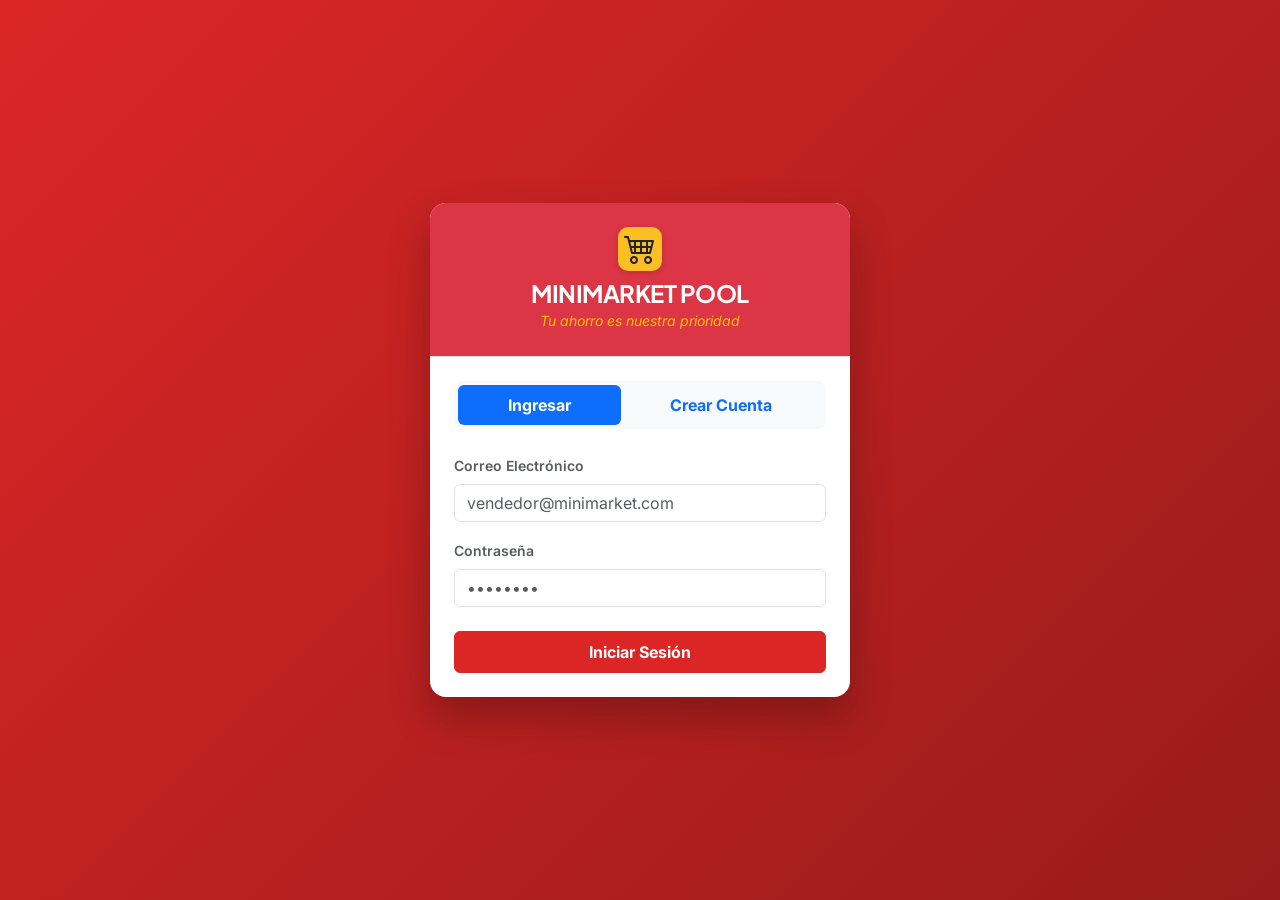
==== src/main/resources/static/index.html @ 00c74e88 "feat: backend completo Minimarket Pool en Maven (compras, ventas, arqueo caja, inventario FEFO y Sup" ====
<!DOCTYPE html>
<html lang="es">
<head>
    <meta charset="UTF-8">
    <meta name="viewport" content="width=device-width, initial-scale=1.0">
    <title>Minimarket Pool — Sistema de Gestión y Comercialización</title>
    <!-- Google Fonts & Bootstrap Icons -->
    <link rel="stylesheet" href="https://cdn.jsdelivr.net/npm/bootstrap-icons@1.11.3/font/bootstrap-icons.min.css">
    <!-- Bootstrap 5.3 CSS Grid & Modals -->
    <link href="https://cdn.jsdelivr.net/npm/bootstrap@5.3.3/dist/css/bootstrap.min.css" rel="stylesheet">
    <!-- Estilos Oficiales Minimarket Pool -->
    <link rel="stylesheet" href="css/styles.css">
</head>
<body>

    <!-- CONTENEDOR DE TOASTS FLOTANTES -->
    <div class="toast-container-sm" id="toastContainer"></div>

    <!-- ========================================================================= -->
    <!-- 1. VISTA DE AUTENTICACIÓN (LOGIN / REGISTRO)                               -->
    <!-- ========================================================================= -->
    <div class="login-bg-sm" id="vistaAuth">
        <div class="login-card-sm">
            <div class="p-4 text-center border-bottom bg-danger text-white">
                <div class="d-inline-flex align-items-center justify-content-center mb-2 logo-box-amarillo">
                    <i class="bi bi-cart4 fs-2 text-dark"></i>
                </div>
                <h4 class="fw-bold mb-0">MINIMARKET POOL</h4>
                <small class="text-warning fst-italic">Tu ahorro es nuestra prioridad</small>
            </div>

            <div class="p-4">
                <ul class="nav nav-pills nav-fill mb-4 p-1 bg-light rounded-3">
                    <li class="nav-item">
                        <button class="nav-link active fw-bold py-2" id="tab-login" data-bs-toggle="pill" data-bs-target="#panel-login" type="button">Ingresar</button>
                    </li>
                    <li class="nav-item">
                        <button class="nav-link fw-bold py-2" id="tab-registro" data-bs-toggle="pill" data-bs-target="#panel-registro" type="button">Crear Cuenta</button>
                    </li>
                </ul>

                <div class="tab-content">
                    <!-- Login Form -->
                    <div class="tab-pane fade show active" id="panel-login">
                        <form onsubmit="ejecutarLogin(event)">
                            <div class="mb-3">
                                <label class="form-label small fw-semibold text-muted">Correo Electrónico</label>
                                <input type="email" class="form-control" id="loginEmail" placeholder="vendedor@minimarket.com" required>
                            </div>
                            <div class="mb-4">
                                <label class="form-label small fw-semibold text-muted">Contraseña</label>
                                <input type="password" class="form-control" id="loginPassword" placeholder="••••••••" required>
                            </div>
                            <button type="submit" class="btn btn-danger w-100 py-2 fs-6 fw-bold" id="btnLoginSubmit" style="background: var(--pool-rojo); border-color: var(--pool-rojo);">
                                Iniciar Sesión
                            </button>
                        </form>
                    </div>

                    <!-- Registro Form -->
                    <div class="tab-pane fade" id="panel-registro">
                        <form onsubmit="ejecutarRegistro(event)">
                            <div class="mb-3">
                                <label class="form-label small fw-semibold text-muted">Nombre Completo</label>
                                <input type="text" class="form-control" id="regNombre" placeholder="Ej: Carlos Gómez" required>
                            </div>
                            <div class="mb-3">
                                <label class="form-label small fw-semibold text-muted">Correo Electrónico</label>
                                <input type="email" class="form-control" id="regEmail" placeholder="correo@minimarket.com" required>
                            </div>
                            <div class="mb-3">
                                <label class="form-label small fw-semibold text-muted">Contraseña</label>
                                <input type="password" class="form-control" id="regPassword" placeholder="Mínimo 6 caracteres" required>
                            </div>
                            <div class="mb-4">
                                <label class="form-label small fw-semibold text-muted">Rol en el Sistema</label>
                                <select class="form-select" id="regRol" required>
                                    <option value="VENDEDOR">Vendedor (Caja y POS)</option>
                                    <option value="ADMIN">Administrador (Control Total)</option>
                                </select>
                            </div>
                            <button type="submit" class="btn btn-danger w-100 py-2 fs-6 fw-bold" style="background: var(--pool-rojo); border-color: var(--pool-rojo);">
                                Registrar Usuario
                            </button>
                        </form>
                    </div>
                </div>
            </div>
        </div>
    </div>

    <!-- ========================================================================= -->
    <!-- 2. ARMAZÓN PRINCIPAL (SIDEBAR + TOPBAR + CONTENIDO - MINIMARKET POOL)     -->
    <!-- ========================================================================= -->
    <div class="armazon-sm d-none" id="vistaArmazon">

        <!-- BARRA LATERAL (SIDEBAR) -->
        <aside class="sidebar-sm">
            <!-- Brand Oficial Minimarket Pool -->
            <div class="sidebar-marca-pool">
                <div class="logo-box-amarillo">
                    <i class="bi bi-cart4 fs-3 text-dark"></i>
                </div>
                <div class="marca-pool-textos">
                    <span class="marca-pool-titulo">MINIMARKET POOL</span>
                    <span class="marca-pool-slogan">Tu ahorro es nuestra prioridad</span>
                </div>
            </div>

            <!-- Perfil de Usuario -->
            <div class="sidebar-usuario">
                <div class="avatar-circulo" id="sidebarUserAvatar">A</div>
                <div class="usuario-info">
                    <span class="usuario-nombre" id="sidebarUserName">Usuario</span>
                    <span class="usuario-rol-chip" id="sidebarUserRole">👑 ADMIN</span>
                </div>
            </div>

            <!-- Menú de Navegación -->
            <nav class="sidebar-nav">
                <div class="nav-seccion-titulo">GENERAL</div>
                <button class="nav-item-btn activo" data-target-panel="tab-panel-kpis" onclick="irATab('tab-panel-kpis', 'cargarDashboard')">
                    <span class="nav-icono"><i class="bi bi-speedometer2"></i></span> Dashboard
                </button>
                <button class="nav-item-btn" data-target-panel="tab-panel-catalogo" onclick="irATab('tab-panel-catalogo', 'cargarCatalogo')">
                    <span class="nav-icono"><i class="bi bi-box-seam"></i></span> Inventario / Productos
                </button>
                <button class="nav-item-btn" data-target-panel="tab-panel-pos" onclick="irATab('tab-panel-pos', 'cargarPOS')">
                    <span class="nav-icono"><i class="bi bi-cart-check"></i></span> Ventas (POS)
                </button>
                <button class="nav-item-btn" data-target-panel="tab-panel-boletas" onclick="irATab('tab-panel-boletas', 'cargarHistorialBoletas')">
                    <span class="nav-icono"><i class="bi bi-receipt"></i></span> Boletas
                </button>
                <button class="nav-item-btn" data-target-panel="tab-panel-clientes" onclick="irATab('tab-panel-clientes', 'cargarClientes')">
                    <span class="nav-icono"><i class="bi bi-people-fill"></i></span> Clientes
                </button>

                <!-- Sección Administración (Solo Admin) -->
                <div class="nav-seccion-titulo solo-admin">ADMINISTRACIÓN</div>
                <button class="nav-item-btn solo-admin" data-target-panel="tab-panel-inventario" onclick="irATab('tab-panel-inventario', 'cargarInventario')">
                    <span class="nav-icono"><i class="bi bi-boxes"></i></span> Compras & Lotes
                </button>
                <button class="nav-item-btn solo-admin" data-target-panel="tab-panel-categorias" onclick="irATab('tab-panel-categorias', 'cargarCategorias')">
                    <span class="nav-icono"><i class="bi bi-tags"></i></span> Categorías
                </button>
                <button class="nav-item-btn solo-admin" data-target-panel="tab-panel-proveedores" onclick="irATab('tab-panel-proveedores', 'cargarProveedores')">
                    <span class="nav-icono"><i class="bi bi-truck"></i></span> Proveedores
                </button>
                <button class="nav-item-btn solo-admin" data-target-panel="tab-panel-usuarios" onclick="irATab('tab-panel-usuarios', 'cargarUsuariosAdmin')">
                    <span class="nav-icono"><i class="bi bi-people"></i></span> Usuarios / Personal
                </button>
                <button class="nav-item-btn solo-admin" data-target-panel="tab-panel-reportes" onclick="irATab('tab-panel-reportes', 'cargarReportes')">
                    <span class="nav-icono"><i class="bi bi-bar-chart-line"></i></span> Reportes & Decisiones
                </button>
            </nav>

            <!-- Pie de Sidebar -->
            <div class="sidebar-pie">
                <button class="btn-cerrar-sesion-sm" onclick="cerrarSesion()">
                    <i class="bi bi-box-arrow-left"></i> Cerrar Sesión
                </button>
                <div class="estado-conexion">
                    <span class="punto-verde"></span> Conectado a Spring Boot
                </div>
            </div>
        </aside>

        <!-- ENVOLTURA PRINCIPAL -->
        <div class="main-wrapper-sm">
            
            <!-- TOPBAR HEADER -->
            <header class="topbar-sm">
                <div class="topbar-header-row">
                    <h1 class="topbar-titulo" id="topbarTitulo">Dashboard</h1>
                    <span class="badge-rol-admin" id="headerRoleBadge">👑 Admin</span>
                </div>
                <p class="topbar-subtitulo mb-0" id="topbarSubtitulo">Resumen general del sistema</p>
            </header>

            <!-- CONTENIDO DE LAS VISTAS -->
            <main class="contenido-pagina-sm">

                <!-- 1. DASHBOARD PRINCIPAL (HOME) -->
                <div class="panel-modulo-sm" id="tab-panel-kpis">
                    
                    <!-- Saludo de bienvenida -->
                    <div class="saludo-header">
                        <div class="saludo-titulo" id="saludoUsuario">Bienvenido, Kennt 👏</div>
                        <div class="saludo-fecha" id="dashFechaActual">martes, 1 de setiembre de 2026</div>
                    </div>

                    <!-- 6 TARJETAS DE KPIS EN FILA -->
                    <div class="grid-kpis-sm">
                        <!-- 1. Ingresos Hoy -->
                        <div class="card-kpi-sm">
                            <div class="kpi-icono-box" style="color: #f59e0b;">💰</div>
                            <div class="kpi-detalle">
                                <span class="kpi-label">INGRESOS HOY</span>
                                <span class="kpi-num" id="kpiIngresosHoy">S/ 0.00</span>
                            </div>
                        </div>
                        <!-- 2. Ventas Hoy -->
                        <div class="card-kpi-sm">
                            <div class="kpi-icono-box" style="color: #6366f1;">📄</div>
                            <div class="kpi-detalle">
                                <span class="kpi-label">VENTAS HOY</span>
                                <span class="kpi-num" id="kpiVentasHoy">0</span>
                            </div>
                        </div>
                        <!-- 3. Total Productos -->
                        <div class="card-kpi-sm">
                            <div class="kpi-icono-box" style="color: #8b5cf6;">📦</div>
                            <div class="kpi-detalle">
                                <span class="kpi-label">TOTAL PRODUCTOS</span>
                                <span class="kpi-num" id="kpiTotalProductos">0</span>
                            </div>
                        </div>
                        <!-- 4. Alertas Stock -->
                        <div class="card-kpi-sm">
                            <div class="kpi-icono-box" style="color: #ef4444;">⚠️</div>
                            <div class="kpi-detalle">
                                <span class="kpi-label">ALERTAS STOCK</span>
                                <span class="kpi-num text-danger" id="kpiAlertasStock">0</span>
                            </div>
                        </div>
                        <!-- 5. Ingresos Totales -->
                        <div class="card-kpi-sm">
                            <div class="kpi-icono-box" style="color: #10b981;">💵</div>
                            <div class="kpi-detalle">
                                <span class="kpi-label">INGRESOS TOTALES</span>
                                <span class="kpi-num text-success" id="kpiIngresosTotales">S/ 0.00</span>
                            </div>
                        </div>
                        <!-- 6. IGV Total -->
                        <div class="card-kpi-sm">
                            <div class="kpi-icono-box" style="color: #3b82f6;">🏛️</div>
                            <div class="kpi-detalle">
                                <span class="kpi-label">IGV TOTAL (18%)</span>
                                <span class="kpi-num text-primary" id="kpiIgvTotal">S/ 0.00</span>
                            </div>
                        </div>
                    </div>

                    <!-- SECCIÓN: ALERTAS DE STOCK Y ACCESOS RÁPIDOS -->
                    <div class="row g-4 mb-4">
                        <div class="col-lg-6">
                            <div class="box-blanco-sm h-100">
                                <div class="box-blanco-header">
                                    <span><i class="bi bi-exclamation-triangle-fill text-warning me-2"></i> Alertas de Stock & Caducidad</span>
                                </div>
                                <div class="box-blanco-body" id="widgetAlertasStockDash">
                                    <div class="d-flex align-items-center gap-2 text-success fw-semibold">
                                        <i class="bi bi-check-circle-fill fs-5"></i> Todo el stock está en orden
                                    </div>
                                </div>
                            </div>
                        </div>

                        <div class="col-lg-6">
                            <div class="box-blanco-sm h-100">
                                <div class="box-blanco-header">
                                    <span><i class="bi bi-lightning-charge-fill text-warning me-2"></i> Accesos Rápidos de Administración</span>
                                </div>
                                <div class="box-blanco-body">
                                    <div class="grid-accesos-rapidos">
                                        <button class="btn-acceso-rapido btn-acceso-dorado" onclick="irATab('tab-panel-pos', 'cargarPOS')">
                                            <span>❖</span> Nueva Venta
                                        </button>
                                        <button class="btn-acceso-rapido" onclick="irATab('tab-panel-catalogo', 'cargarCatalogo')">
                                            <span>📦</span> Inventario
                                        </button>
                                        <button class="btn-acceso-rapido btn-acceso-rojo solo-admin" onclick="irATab('tab-panel-inventario', 'cargarInventario')">
                                            <span>🛒</span> Ingreso de Lote
                                        </button>
                                        <button class="btn-acceso-rapido solo-admin" onclick="irATab('tab-panel-categorias', 'cargarCategorias')">
                                            <span>🏷</span> Categorías
                                        </button>
                                        <button class="btn-acceso-rapido solo-admin" onclick="irATab('tab-panel-proveedores', 'cargarProveedores')">
                                            <span>🚚</span> Proveedores
                                        </button>
                                        <button class="btn-acceso-rapido solo-admin" onclick="irATab('tab-panel-reportes', 'cargarReportes')">
                                            <span>📊</span> Reportes
                                        </button>
                                    </div>
                                </div>
                            </div>
                        </div>
                    </div>

                    <!-- TABLA: ÚLTIMAS VENTAS -->
                    <div class="box-blanco-sm">
                        <div class="box-blanco-header">
                            <span>Últimas Ventas</span>
                            <button class="btn btn-sm btn-outline-secondary py-0 px-2" style="font-size: 0.8rem;" onclick="irATab('tab-panel-boletas', 'cargarHistorialBoletas')">
                                Ver todas
                            </button>
                        </div>
                        <div class="table-responsive">
                            <table class="tabla-stockmaster" id="tablaUltimasVentasDash">
                                <thead>
                                    <tr>
                                        <th>Boleta</th>
                                        <th>Vendedor / Cliente</th>
                                        <th>Pago</th>
                                        <th>Subtotal</th>
                                        <th>IGV</th>
                                        <th>Total</th>
                                        <th>Estado</th>
                                        <th>Fecha</th>
                                    </tr>
                                </thead>
                                <tbody>
                                    <tr><td colspan="8" class="text-center text-muted py-4">Sin ventas registradas.</td></tr>
                                </tbody>
                            </table>
                        </div>
                    </div>
                </div>

                <!-- 2. PUNTO DE VENTA (POS) -->
                <div class="panel-modulo-sm d-none" id="tab-panel-pos">
                    <div class="row g-4">
                        <div class="col-lg-7">
                            <div class="box-blanco-sm p-3 mb-3">
                                <div class="row g-2 align-items-center">
                                    <div class="col-md-6">
                                        <div class="input-group">
                                            <span class="input-group-text bg-white"><i class="bi bi-search"></i></span>
                                            <input type="text" class="form-control" id="posBusqueda" placeholder="Buscar por nombre o SKU..." onkeyup="filtrarProductosPOS()">
                                        </div>
                                    </div>
                                    <div class="col-md-6">
                                        <select class="form-select" id="posFiltroCategoria" onchange="filtrarProductosPOS()">
                                            <option value="">Todas las Categorías</option>
                                        </select>
                                    </div>
                                </div>
                            </div>

                            <div class="row g-3" id="posGridProductos" style="max-height: 580px; overflow-y: auto;">
                                <!-- Grid de productos -->
                            </div>
                        </div>

                        <div class="col-lg-5">
                            <div class="box-blanco-sm sticky-top" style="top: 85px;">
                                <div class="box-blanco-header">
                                    <span><i class="bi bi-receipt text-danger me-2"></i> Carrito de Venta</span>
                                    <button class="btn btn-sm btn-outline-secondary py-1 px-2" onclick="vaciarCarrito()">
                                        <i class="bi bi-trash"></i> Vaciar
                                    </button>
                                </div>
                                <div class="p-3">
                                    <!-- Selección de Cliente para la Boleta / Venta -->
                                    <div class="p-2 mb-3 bg-light rounded-3 border">
                                        <div class="d-flex justify-content-between align-items-center mb-1">
                                            <label class="form-label small fw-bold text-muted mb-0"><i class="bi bi-person-fill text-danger me-1"></i>Cliente en Caja:</label>
                                            <button type="button" class="btn btn-link btn-sm p-0 text-decoration-none fw-semibold text-danger" onclick="abrirModalNuevoClienteDesdePOS()">
                                                <i class="bi bi-person-plus-fill me-1"></i>+ Nuevo
                                            </button>
                                        </div>
                                        <select class="form-select form-select-sm" id="posSelectCliente">
                                            <option value="">Público General (Sin documento)</option>
                                        </select>
                                    </div>

                                    <div class="table-responsive" style="max-height: 280px; overflow-y: auto;">
                                        <table class="table table-sm align-middle" id="tablaCarrito">
                                            <thead class="table-light">
                                                <tr>
                                                    <th>Producto</th>
                                                    <th class="text-center" style="width: 80px;">Cant.</th>
                                                    <th class="text-end">P.Unit</th>
                                                    <th class="text-end">Subtotal</th>
                                                    <th></th>
                                                </tr>
                                            </thead>
                                            <tbody>
                                                <tr><td colspan="5" class="text-center text-muted py-4">El carrito está vacío</td></tr>
                                            </tbody>
                                        </table>
                                    </div>

                                    <div class="border-top pt-3 mt-3">
                                        <div class="d-flex justify-content-between align-items-center mb-3">
                                            <span class="fs-5 fw-bold">TOTAL A PAGAR:</span>
                                            <span class="fs-3 fw-bold text-danger" id="posTotalVenta">S/ 0.00</span>
                                        </div>
                                        <button class="btn btn-danger w-100 py-3 fs-5 fw-bold" style="background: var(--pool-rojo); border-color: var(--pool-rojo);" onclick="procesarVenta()" id="btnProcesarVenta">
                                            <i class="bi bi-check2-circle me-2"></i> Procesar Venta
                                        </button>
                                    </div>
                                </div>
                            </div>
                        </div>
                    </div>
                </div>

                <!-- 3. HISTORIAL DE BOLETAS -->
                <div class="panel-modulo-sm d-none" id="tab-panel-boletas">
                    <div class="box-blanco-sm">
                        <div class="box-blanco-header">
                            <span><i class="bi bi-receipt-cutoff text-danger me-2"></i> Historial de Boletas Emitidas</span>
                            <div class="d-flex gap-2">
                                <input type="text" class="form-control form-control-sm" id="busquedaBoleta" placeholder="Buscar ID o Vendedor..." onkeyup="filtrarBoletas()" style="width: 220px;">
                                <button class="btn btn-sm btn-outline-secondary" onclick="cargarHistorialBoletas()">
                                    <i class="bi bi-arrow-clockwise"></i> Actualizar
                                </button>
                            </div>
                        </div>
                        <div class="p-3">
                            <div class="table-responsive">
                                <table class="tabla-stockmaster" id="tablaBoletas">
                                    <thead>
                                        <tr>
                                            <th>Boleta #</th>
                                            <th>Fecha y Hora</th>
                                            <th>Vendedor</th>
                                            <th class="text-center">Resumen de Productos</th>
                                            <th class="text-end">Total Pagado</th>
                                            <th class="text-center">Acciones</th>
                                        </tr>
                                    </thead>
                                    <tbody>
                                        <tr><td colspan="6" class="text-center text-muted py-4">Cargando boletas...</td></tr>
                                    </tbody>
                                </table>
                            </div>
                        </div>
                    </div>
                </div>

                <!-- 4. CATÁLOGO / INVENTARIO MAESTRO (PRODUCTOS) -->
                <div class="panel-modulo-sm d-none" id="tab-panel-catalogo">
                    <div class="box-blanco-sm">
                        <div class="box-blanco-header">
                            <span><i class="bi bi-box-seam text-danger me-2"></i> Catálogo Maestro de Productos</span>
                            <div class="d-flex gap-2">
                                <input type="text" class="form-control form-control-sm" id="busquedaProductoTabla" placeholder="Buscar por nombre o SKU..." onkeyup="filtrarTablaProductos()" style="width: 220px;">
                                <select class="form-select form-select-sm" id="filtroCategoriaTabla" onchange="filtrarTablaProductos()" style="width: 180px;">
                                    <option value="">Todas las Categorías</option>
                                </select>
                                <button class="btn btn-danger btn-sm solo-admin" style="background: var(--pool-rojo); border-color: var(--pool-rojo);" onclick="abrirModalProducto()">
                                    <i class="bi bi-plus-lg"></i> + Nuevo Producto
                                </button>
                            </div>
                        </div>
                        <div class="p-3">
                            <div class="table-responsive">
                                <table class="tabla-stockmaster" id="tablaProductos">
                                    <thead>
                                        <tr>
                                            <th>Foto</th>
                                            <th>SKU</th>
                                            <th>Nombre del Producto</th>
                                            <th>Categoría</th>
                                            <th>Proveedor</th>
                                            <th class="text-end">P. Unitario</th>
                                            <th class="text-center">Stock Actual</th>
                                            <th class="text-center solo-admin">Acciones</th>
                                        </tr>
                                    </thead>
                                    <tbody>
                                        <tr><td colspan="8" class="text-center py-4 text-muted">Cargando productos...</td></tr>
                                    </tbody>
                                </table>
                            </div>
                        </div>
                    </div>
                </div>

                <!-- 5. GESTIÓN DEDICADA DE CATEGORÍAS -->
                <div class="panel-modulo-sm d-none" id="tab-panel-categorias">
                    <div class="row g-4">
                        <!-- Formulario Crear Categoría -->
                        <div class="col-lg-4">
                            <div class="box-blanco-sm">
                                <div class="box-blanco-header">
                                    <span><i class="bi bi-plus-circle text-danger me-2"></i> Nueva Categoría</span>
                                </div>
                                <div class="p-4">
                                    <form onsubmit="crearCategoriaDirecto(event)">
                                        <div class="mb-3">
                                            <label class="form-label small fw-bold text-muted">Nombre de la Categoría</label>
                                            <input type="text" class="form-control" id="inputNombreCategoriaDirecto" placeholder="Ej: Abarrotes, Bebidas, Lácteos, Snacks, Limpieza..." required>
                                            <small class="text-muted d-block mt-1" style="font-size: 0.76rem;">* Se recomienda una sola palabra (ej: Abarrotes, Bebidas, Limpieza).</small>
                                        </div>
                                        <button type="submit" class="btn btn-danger w-100 fw-bold" style="background: var(--pool-rojo); border-color: var(--pool-rojo);">
                                            <i class="bi bi-plus-lg me-1"></i> Guardar Categoría
                                        </button>
                                    </form>
                                </div>
                            </div>
                        </div>

                        <!-- Tabla de Categorías Registradas -->
                        <div class="col-lg-8">
                            <div class="box-blanco-sm">
                                <div class="box-blanco-header">
                                    <span><i class="bi bi-tags text-danger me-2"></i> Listado de Categorías Registradas</span>
                                    <button class="btn btn-sm btn-outline-secondary" onclick="cargarCategorias()">
                                        <i class="bi bi-arrow-clockwise"></i> Actualizar
                                    </button>
                                </div>
                                <div class="p-3">
                                    <div class="table-responsive">
                                        <table class="tabla-stockmaster" id="tablaCategoriasAdmin">
                                            <thead>
                                                <tr>
                                                    <th>ID #</th>
                                                    <th>Nombre de Categoría</th>
                                                    <th class="text-center">Total Productos</th>
                                                    <th class="text-center">Acciones</th>
                                                </tr>
                                            </thead>
                                            <tbody>
                                                <tr><td colspan="4" class="text-center text-muted py-4">Cargando categorías...</td></tr>
                                            </tbody>
                                        </table>
                                    </div>
                                </div>
                            </div>
                        </div>
                    </div>
                </div>

                <!-- 6. GESTIÓN DEDICADA DE PROVEEDORES -->
                <div class="panel-modulo-sm d-none" id="tab-panel-proveedores">
                    <div class="row g-4">
                        <!-- Formulario Crear Proveedor -->
                        <div class="col-lg-4">
                            <div class="box-blanco-sm">
                                <div class="box-blanco-header">
                                    <span><i class="bi bi-plus-circle text-danger me-2"></i> Registrar Proveedor</span>
                                </div>
                                <div class="p-4">
                                    <form onsubmit="crearProveedorDirecto(event)">
                                        <div class="mb-3">
                                            <label class="form-label small fw-bold text-muted">Razón Social</label>
                                            <input type="text" class="form-control" id="inputProvNombreDirecto" placeholder="Ej: Distribuidora Gloria S.A." required>
                                        </div>
                                        <div class="mb-3">
                                            <label class="form-label small fw-bold text-muted">Número RUC (11 Dígitos)</label>
                                            <input type="text" class="form-control" id="inputProvRucDirecto" placeholder="20100041952" required maxlength="11" minlength="11">
                                        </div>
                                        <div class="mb-3">
                                            <label class="form-label small fw-bold text-muted">Teléfono / Contacto</label>
                                            <input type="text" class="form-control" id="inputProvContactoDirecto" placeholder="ventas@gloria.com.pe / 987654321">
                                        </div>
                                        <button type="submit" class="btn btn-danger w-100 fw-bold" style="background: var(--pool-rojo); border-color: var(--pool-rojo);">
                                            <i class="bi bi-truck me-1"></i> Registrar Proveedor
                                        </button>
                                    </form>
                                </div>
                            </div>
                        </div>

                        <!-- Tabla de Proveedores Registrados -->
                        <div class="col-lg-8">
                            <div class="box-blanco-sm">
                                <div class="box-blanco-header">
                                    <span><i class="bi bi-truck text-danger me-2"></i> Directorio de Proveedores Registrados</span>
                                    <button class="btn btn-sm btn-outline-secondary" onclick="cargarProveedores()">
                                        <i class="bi bi-arrow-clockwise"></i> Actualizar
                                    </button>
                                </div>
                                <div class="p-3">
                                    <div class="table-responsive">
                                        <table class="tabla-stockmaster" id="tablaProveedoresAdmin">
                                            <thead>
                                                <tr>
                                                    <th>ID #</th>
                                                    <th>Razón Social</th>
                                                    <th>RUC</th>
                                                    <th>Contacto</th>
                                                    <th class="text-center">Productos</th>
                                                    <th class="text-center">Acciones</th>
                                                </tr>
                                            </thead>
                                            <tbody>
                                                <tr><td colspan="6" class="text-center text-muted py-4">Cargando proveedores...</td></tr>
                                            </tbody>
                                        </table>
                                    </div>
                                </div>
                            </div>
                        </div>
                    </div>
                </div>

                <!-- 7. ADMINISTRACIÓN: COMPRAS, LOTES & MOVIMIENTOS KARDEX -->
                <div class="panel-modulo-sm d-none" id="tab-panel-inventario">
                    <div class="row g-4 mb-4">
                        <!-- Formulario de Entrada de Lote -->
                        <div class="col-lg-6">
                            <div class="box-blanco-sm h-100">
                                <div class="box-blanco-header">
                                    <span><i class="bi bi-arrow-down-left-circle-fill text-success me-2"></i> Recepción de Compras (Ingreso de Lote)</span>
                                </div>
                                <div class="p-4">
                                    <form onsubmit="ejecutarIngresoLote(event)">
                                        <div class="mb-3">
                                            <label class="form-label small fw-bold text-muted">Producto a Ingresar</label>
                                            <select class="form-select" id="loteProductoId" required>
                                                <option value="">Seleccione un producto...</option>
                                            </select>
                                        </div>
                                        <div class="row g-3 mb-3">
                                            <div class="col-md-6">
                                                <label class="form-label small fw-bold text-muted">Cantidad de Unidades</label>
                                                <input type="number" min="1" class="form-control" id="loteCantidad" placeholder="Ej: 50" required>
                                            </div>
                                            <div class="col-md-6">
                                                <label class="form-label small fw-bold text-muted">Fecha de Vencimiento (Caducidad)</label>
                                                <input type="date" class="form-control" id="loteFechaVence" required>
                                            </div>
                                        </div>
                                        <button type="submit" class="btn btn-danger w-100" style="background: var(--pool-rojo); border-color: var(--pool-rojo);">
                                            <i class="bi bi-plus-circle me-1"></i> Registrar Entrada al Inventario
                                        </button>
                                    </form>
                                </div>
                            </div>
                        </div>

                        <!-- Formulario de Merma / Baja -->
                        <div class="col-lg-6">
                            <div class="box-blanco-sm h-100">
                                <div class="box-blanco-header">
                                    <span><i class="bi bi-exclamation-diamond-fill text-danger me-2"></i> Registro de Merma / Baja Física</span>
                                </div>
                                <div class="p-4">
                                    <form onsubmit="ejecutarRegistroMerma(event)">
                                        <div class="mb-3">
                                            <label class="form-label small fw-bold text-muted">ID del Lote Afectado</label>
                                            <input type="number" min="1" class="form-control" id="mermaLoteId" placeholder="Ej: 1" required>
                                        </div>
                                        <div class="row g-3 mb-3">
                                            <div class="col-md-6">
                                                <label class="form-label small fw-bold text-muted">Cantidad a Dar de Baja</label>
                                                <input type="number" min="1" class="form-control" id="mermaCantidad" placeholder="Ej: 3" required>
                                            </div>
                                            <div class="col-md-6">
                                                <label class="form-label small fw-bold text-muted">Motivo de Merma</label>
                                                <input type="text" class="form-control" id="mermaMotivo" placeholder="Ej: Caducado / Envase Roto" required>
                                            </div>
                                        </div>
                                        <button type="submit" class="btn btn-outline-danger w-100">
                                            <i class="bi bi-trash me-1"></i> Registrar Merma y Actualizar Kardex
                                        </button>
                                    </form>
                                </div>
                            </div>
                        </div>

                        <!-- Tabla de Lotes Activos en Almacén -->
                        <div class="col-12">
                            <div class="box-blanco-sm">
                                <div class="box-blanco-header">
                                    <span><i class="bi bi-boxes text-warning me-2"></i> Lotes Activos en Almacén (Control por Vencimiento)</span>
                                    <button class="btn btn-sm btn-outline-secondary py-1 px-2" onclick="cargarLotesAlmacen()">
                                        <i class="bi bi-arrow-clockwise"></i>
                                    </button>
                                </div>
                                <div class="p-3">
                                    <div class="table-responsive" style="max-height: 260px; overflow-y: auto;">
                                        <table class="tabla-stockmaster" id="tablaLotesAlmacen">
                                            <thead>
                                                <tr>
                                                    <th>Lote #</th>
                                                    <th>Producto</th>
                                                    <th class="text-center">Stock Vivo</th>
                                                    <th>Fecha de Compra</th>
                                                    <th>Fecha de Vencimiento</th>
                                                    <th class="text-center">Estado de Caducidad</th>
                                                </tr>
                                            </thead>
                                            <tbody>
                                                <tr><td colspan="6" class="text-center text-muted py-3">Cargando lotes...</td></tr>
                                            </tbody>
                                        </table>
                                    </div>
                                </div>
                            </div>
                        </div>

                        <!-- Kardex con Filtros de Auditoría -->
                        <div class="col-12">
                            <div class="box-blanco-sm">
                                <div class="box-blanco-header">
                                    <span><i class="bi bi-clock-history text-primary me-2"></i> Kardex de Movimientos (Auditoría General)</span>
                                    <div class="d-flex gap-2">
                                        <select class="form-select form-select-sm" id="filtroTipoKardex" onchange="filtrarMovimientos()" style="width: 170px;">
                                            <option value="">Todos los Tipos</option>
                                            <option value="ENTRADA">📥 Solo Entradas</option>
                                            <option value="SALIDA_VENTA">📤 Salidas por Venta</option>
                                            <option value="MERMA">🗑 Mermas / Bajas</option>
                                        </select>
                                        <input type="text" class="form-control form-control-sm" id="busquedaKardex" placeholder="Buscar producto o motivo..." onkeyup="filtrarMovimientos()" style="width: 200px;">
                                    </div>
                                </div>
                                <div class="p-3">
                                    <div class="table-responsive" style="max-height: 380px; overflow-y: auto;">
                                        <table class="tabla-stockmaster" id="tablaKardex">
                                            <thead>
                                                <tr>
                                                    <th>Fecha y Hora</th>
                                                    <th>Tipo Operación</th>
                                                    <th>Producto</th>
                                                    <th>Lote #</th>
                                                    <th class="text-center">Cantidad</th>
                                                    <th>Motivo / Referencia</th>
                                                </tr>
                                            </thead>
                                            <tbody>
                                                <tr><td colspan="6" class="text-center text-muted py-3">Cargando movimientos...</td></tr>
                                            </tbody>
                                        </table>
                                    </div>
                                </div>
                            </div>
                        </div>
                    </div>
                </div>

                <!-- 8. ADMINISTRACIÓN: GESTIÓN DE USUARIOS / PERSONAL -->
                <div class="panel-modulo-sm d-none" id="tab-panel-usuarios">
                    <div class="box-blanco-sm">
                        <div class="box-blanco-header">
                            <span><i class="bi bi-people text-danger me-2"></i> Gestión de Usuarios y Personal de Tienda</span>
                            <button class="btn btn-danger btn-sm" style="background: var(--pool-rojo); border-color: var(--pool-rojo);" onclick="abrirModalNuevoUsuario()">
                                <i class="bi bi-person-plus me-1"></i> + Nuevo Usuario / Empleado
                            </button>
                        </div>
                        <div class="p-3">
                            <div class="table-responsive">
                                <table class="tabla-stockmaster" id="tablaUsuariosAdmin">
                                    <thead>
                                        <tr>
                                            <th>ID #</th>
                                            <th>Nombre Completo</th>
                                            <th>Correo Electrónico (Login)</th>
                                            <th>Nivel de Acceso (Rol)</th>
                                            <th>Estado</th>
                                            <th class="text-center" style="width: 120px;">Acciones</th>
                                        </tr>
                                    </thead>
                                    <tbody>
                                        <tr><td colspan="6" class="text-center text-muted py-4">Cargando usuarios...</td></tr>
                                    </tbody>
                                </table>
                            </div>
                        </div>
                    </div>
                </div>

                <!-- 9. ADMINISTRACIÓN: ANALÍTICA & TOMA DE DECISIONES -->
                <div class="panel-modulo-sm d-none" id="tab-panel-reportes">
                    <div class="row g-4 mb-4">
                        <!-- Ranking de productos más vendidos -->
                        <div class="col-12">
                            <div class="box-blanco-sm">
                                <div class="box-blanco-header">
                                    <span><i class="bi bi-trophy-fill text-warning me-2"></i> Ranking de Productos Más Vendidos (Toma de Decisiones)</span>
                                    <button class="btn btn-sm btn-outline-secondary" onclick="cargarTopProductos()">
                                        <i class="bi bi-arrow-clockwise"></i> Actualizar
                                    </button>
                                </div>
                                <div class="p-3">
                                    <div class="table-responsive">
                                        <table class="tabla-stockmaster" id="tablaTopProductos">
                                            <thead>
                                                <tr>
                                                    <th class="text-center" style="width: 70px;">Rank</th>
                                                    <th>Producto</th>
                                                    <th>Categoría</th>
                                                    <th class="text-center">Unidades</th>
                                                    <th class="text-end">Total Recaudado</th>
                                                    <th class="text-center" style="width: 140px;">% Ventas</th>
                                                    <th>Recomendación Estratégica</th>
                                                </tr>
                                            </thead>
                                            <tbody>
                                                <tr><td colspan="7" class="text-center text-muted py-4">Cargando análisis...</td></tr>
                                            </tbody>
                                        </table>
                                    </div>
                                </div>
                            </div>
                        </div>

                        <!-- Stock Bajo -->
                        <div class="col-lg-6">
                            <div class="box-blanco-sm">
                                <div class="box-blanco-header text-danger">
                                    <span><i class="bi bi-exclamation-octagon-fill me-2"></i> Alerta: Productos con Stock Bajo</span>
                                </div>
                                <div class="p-3">
                                    <div class="table-responsive">
                                        <table class="tabla-stockmaster" id="tablaStockBajo">
                                            <thead>
                                                <tr>
                                                    <th>Producto</th>
                                                    <th>SKU</th>
                                                    <th class="text-center">Stock</th>
                                                    <th class="text-center">Mínimo</th>
                                                    <th class="text-center">Déficit</th>
                                                </tr>
                                            </thead>
                                            <tbody></tbody>
                                        </table>
                                    </div>
                                </div>
                            </div>
                        </div>

                        <!-- Lotes por Vencer -->
                        <div class="col-lg-6">
                            <div class="box-blanco-sm">
                                <div class="box-blanco-header text-warning">
                                    <span><i class="bi bi-calendar-event me-2"></i> Alerta: Lotes Próximos a Vencer</span>
                                    <select class="form-select form-select-sm w-auto" id="filtroDiasVencer" onchange="cargarLotesPorVencer()">
                                        <option value="7">Próximos 7 días</option>
                                        <option value="15">Próximos 15 días</option>
                                        <option value="30">Próximos 30 días</option>
                                    </select>
                                </div>
                                <div class="p-3">
                                    <div class="table-responsive">
                                        <table class="tabla-stockmaster" id="tablaPorVencer">
                                            <thead>
                                                <tr>
                                                    <th>Lote #</th>
                                                    <th>Producto</th>
                                                    <th class="text-center">Stock</th>
                                                    <th>Vencimiento</th>
                                                    <th>Estado</th>
                                                </tr>
                                            </thead>
                                            <tbody></tbody>
                                        </table>
                                    </div>
                                </div>
                            </div>
                        </div>
                    </div>
                </div>

            </main>
        </div>
    </div>

    <!-- ========================================================================= -->
    <!-- MODALES DE CREACIÓN Y EDICIÓN                                             -->
    <!-- ========================================================================= -->

    <!-- Modal Nuevo / Editar Usuario / Empleado (Admin) -->
    <div class="modal fade" id="modalNuevoUsuarioAdmin" tabindex="-1">
        <div class="modal-dialog modal-dialog-centered">
            <div class="modal-content rounded-4 border-0 shadow">
                <div class="modal-header bg-danger text-white rounded-top-4">
                    <h5 class="modal-title fw-bold" id="modalUsuarioAdminTitle"><i class="bi bi-person-plus me-2"></i> Registrar Empleado / Usuario</h5>
                    <button type="button" class="btn-close btn-close-white" data-bs-dismiss="modal"></button>
                </div>
                <form onsubmit="guardarUsuarioAdmin(event)">
                    <input type="hidden" id="adminRegId">
                    <div class="modal-body p-4">
                        <div class="mb-3">
                            <label class="form-label small fw-bold text-muted">Nombre Completo</label>
                            <input type="text" class="form-control" id="adminRegNombre" placeholder="Ej: Juan Pérez" required>
                        </div>
                        <div class="mb-3">
                            <label class="form-label small fw-bold text-muted">Correo Electrónico (Login)</label>
                            <input type="email" class="form-control" id="adminRegEmail" placeholder="juan@minimarket.com" required>
                        </div>
                        <div class="mb-3">
                            <label class="form-label small fw-bold text-muted" id="lblAdminPassword">Contraseña</label>
                            <input type="password" class="form-control" id="adminRegPassword" placeholder="Mínimo 6 caracteres">
                            <small class="text-muted d-none mt-1" id="helpAdminPassword" style="font-size: 0.76rem;">* Dejar en blanco si no deseas cambiar la contraseña actual.</small>
                        </div>
                        <div class="mb-3">
                            <label class="form-label small fw-bold text-muted">Rol / Nivel de Acceso</label>
                            <select class="form-select" id="adminRegRol" required>
                                <option value="VENDEDOR">🔧 Vendedor (Caja y POS)</option>
                                <option value="ADMIN">👑 Administrador (Control Total)</option>
                            </select>
                        </div>
                    </div>
                    <div class="modal-footer bg-light border-0 rounded-bottom-4">
                        <button type="button" class="btn btn-secondary" data-bs-dismiss="modal">Cancelar</button>
                        <button type="submit" class="btn btn-danger fw-bold" id="btnSubmitUsuarioAdmin" style="background: var(--pool-rojo); border-color: var(--pool-rojo);">Guardar Usuario</button>
                    </div>
                </form>
            </div>
        </div>
    </div>

    <!-- Modal Detalle Boleta (boletaDetalles) -->
    <div class="modal fade" id="modalDetalleBoletaCompleta" tabindex="-1">
        <div class="modal-dialog modal-dialog-centered modal-lg">
            <div class="modal-content rounded-4 border-0 shadow">
                <div class="modal-header bg-danger text-white rounded-top-4">
                    <h5 class="modal-title fw-bold"><i class="bi bi-receipt me-2 text-warning"></i> Desglose de Boleta de Venta</h5>
                    <button type="button" class="btn-close btn-close-white" data-bs-dismiss="modal"></button>
                </div>
                <div class="modal-body p-4" id="boletaDetallesModalContent"></div>
                <div class="modal-footer bg-light border-0 rounded-bottom-4">
                    <button type="button" class="btn btn-secondary" data-bs-dismiss="modal">Cerrar</button>
                    <button type="button" class="btn btn-danger" style="background: var(--pool-rojo); border-color: var(--pool-rojo);" onclick="window.print()">
                        <i class="bi bi-printer me-1"></i> Imprimir Comprobante
                    </button>
                </div>
            </div>
        </div>
    </div>

    <!-- Modal Ticket POS -->
    <div class="modal fade" id="modalTicketVenta" tabindex="-1">
        <div class="modal-dialog modal-dialog-centered modal-sm">
            <div class="modal-content border-0 rounded-4 shadow">
                <div class="modal-body p-4" id="ticketVentaBody"></div>
                <div class="modal-footer p-2 bg-light border-0 rounded-bottom-4">
                    <button type="button" class="btn btn-sm btn-secondary w-100" data-bs-dismiss="modal">Cerrar</button>
                </div>
            </div>
        </div>
    </div>

    <!-- Modal Producto (Crear / Editar con Supabase Storage Preview) -->
    <div class="modal fade" id="modalProducto" tabindex="-1">
        <div class="modal-dialog modal-dialog-centered modal-lg">
            <div class="modal-content rounded-4 border-0 shadow">
                <div class="modal-header bg-danger text-white rounded-top-4">
                    <h5 class="modal-title fw-bold" id="modalProdTitle"><i class="bi bi-box-seam me-2"></i> Producto</h5>
                    <button type="button" class="btn-close btn-close-white" data-bs-dismiss="modal"></button>
                </div>
                <form onsubmit="guardarProducto(event)">
                    <div class="modal-body p-4">
                        <input type="hidden" id="prodId">
                        <div class="row g-3">
                            <div class="col-md-6">
                                <label class="form-label small fw-bold text-muted">Nombre del Producto</label>
                                <input type="text" class="form-control" id="prodNombre" placeholder="Ej: Galleta Soda Field 6x" required>
                            </div>
                            <div class="col-md-6">
                                <label class="form-label small fw-bold text-muted">Código SKU / Barras</label>
                                <input type="text" class="form-control" id="prodSku" placeholder="775012345678" required>
                            </div>
                            <div class="col-md-6">
                                <label class="form-label small fw-bold text-muted">Categoría</label>
                                <select class="form-select" id="prodCategoriaId" required></select>
                            </div>
                            <div class="col-md-6">
                                <label class="form-label small fw-bold text-muted">Proveedor</label>
                                <select class="form-select" id="prodProveedorId" required></select>
                            </div>
                            <div class="col-md-4">
                                <label class="form-label small fw-bold text-muted">Precio Unitario (S/.)</label>
                                <input type="number" step="0.01" min="0.01" class="form-control" id="prodPrecioUnit" placeholder="2.50" required>
                            </div>
                            <div class="col-md-4">
                                <label class="form-label small fw-bold text-muted">Stock Mínimo</label>
                                <input type="number" min="0" class="form-control" id="prodStockMin" placeholder="10" required>
                            </div>
                            <div class="col-md-4">
                                <label class="form-label small fw-bold text-muted">Unidades por Caja (Opcional)</label>
                                <input type="number" min="1" class="form-control" id="prodUnidadesCaja" placeholder="24">
                            </div>
                            <div class="col-12">
                                <label class="form-label small fw-bold text-muted"><i class="bi bi-cloud-arrow-up-fill me-1 text-danger"></i> Foto del Producto (Almacenamiento Cloud Supabase)</label>
                                <div class="card bg-light border p-3 rounded-3">
                                    <div class="row g-3 align-items-center">
                                        <div class="col-auto text-center">
                                            <div class="position-relative d-inline-block">
                                                <img id="previewImgProducto" src="https://placehold.co/100x100/f1f5f9/94a3b8?text=Vista+Previa" class="rounded-3 border shadow-sm bg-white" style="width: 72px; height: 72px; object-fit: cover;">
                                                <div id="spinnerUploadImg" class="spinner-border spinner-border-sm text-danger position-absolute top-50 start-50 translate-middle d-none" role="status"></div>
                                            </div>
                                        </div>
                                        <div class="col">
                                            <div class="d-flex flex-wrap gap-2 mb-2">
                                                <label class="btn btn-sm btn-danger px-3" for="prodImagenFile" style="cursor: pointer; background: var(--pool-rojo); border-color: var(--pool-rojo);">
                                                    <i class="bi bi-camera-fill me-1"></i> Seleccionar Foto del Dispositivo
                                                </label>
                                                <input type="file" class="d-none" id="prodImagenFile" accept="image/png, image/jpeg, image/jpg, image/webp" onchange="manejarSeleccionImagen(this)">
                                            </div>
                                            
                                            <div class="input-group input-group-sm">
                                                <span class="input-group-text bg-white"><i class="bi bi-link-45deg"></i></span>
                                                <input type="url" class="form-control bg-white" id="prodImagenUrl" placeholder="https://... o sube una foto arriba" oninput="actualizarPrevisualizacionImagen(this.value)">
                                            </div>
                                            <div id="imgUploadStatus" class="small text-muted mt-1">
                                                <i class="bi bi-shield-check text-success me-1"></i> La foto se almacena en Supabase Storage (bucket <code>productos-minimarket</code>).
                                            </div>
                                        </div>
                                    </div>
                                </div>
                            </div>
                        </div>
                    </div>
                    <div class="modal-footer bg-light border-0 rounded-bottom-4">
                        <button type="button" class="btn btn-secondary" data-bs-dismiss="modal">Cancelar</button>
                        <button type="submit" class="btn btn-danger" style="background: var(--pool-rojo); border-color: var(--pool-rojo);">Guardar Producto</button>
                    </div>
                </form>
            </div>
        </div>
    </div>

    <!-- Bootstrap 5.3 JS -->
    <script src="https://cdn.jsdelivr.net/npm/bootstrap@5.3.3/dist/js/bootstrap.bundle.min.js"></script>

    <!-- Scripts Modulares JS (Separados por Responsabilidad) -->
    <script src="js/api.js"></script>
    <script src="js/auth.js"></script>
    <script src="js/catalogo.js"></script>
    <script src="js/inventario.js"></script>
    <script src="js/pos.js"></script>
    <script src="js/boletas.js"></script>
    <script src="js/reportes.js"></script>
    <script src="js/usuarios.js"></script>
    <script src="js/app.js"></script>
</body>
</html>
---- src/main/resources/static/css/styles.css ----
@import url('https://fonts.googleapis.com/css2?family=Plus+Jakarta+Sans:wght@400;500;600;700;800&family=Inter:wght@400;500;600;700&display=swap');

/* ==============================================================================
   IDENTIDAD OFICIAL — MINIMARKET POOL
   "Tu ahorro es nuestra prioridad"
   Colores: Rojo Corporativo (#dc2626), Blanco (#ffffff) y Logo Amarillo (#f59e0b)
   ============================================================================== */
:root {
  --pool-rojo:          #dc2626;
  --pool-rojo-oscuro:   #b91c1c;
  --pool-rojo-claro:    #ef4444;
  --pool-amarillo:      #f59e0b;
  --pool-amarillo-claro:#fbbf24;
  --pool-amarillo-bg:   #fef3c7;
  
  --fondo-app:          #f8fafc;
  --blanco:             #ffffff;
  --borde:              #e2e8f0;
  --texto-principal:    #0f172a;
  --texto-secundario:   #475569;
  --texto-muted:        #94a3b8;
  
  --azul-info:          #0284c7;
  --verde-exito:        #10b981;
  --radio-sm:           12px;
  --sombra-card:        0 4px 14px 0 rgba(0, 0, 0, 0.04), 0 1px 3px 0 rgba(0, 0, 0, 0.02);
}

*, *::before, *::after {
  box-sizing: border-box;
  margin: 0;
  padding: 0;
}

body {
  font-family: 'Inter', system-ui, sans-serif;
  background-color: var(--fondo-app);
  color: var(--texto-principal);
  min-height: 100vh;
  -webkit-font-smoothing: antialiased;
}

h1, h2, h3, h4, h5, h6, .marca-pool-titulo {
  font-family: 'Plus Jakarta Sans', sans-serif;
  letter-spacing: -0.02em;
}

/* ==============================================================================
   ARMAZÓN (SIDEBAR + TOPBAR + CONTENIDO)
   ============================================================================== */
.armazon-sm {
  display: flex;
  min-height: 100vh;
}

/* ── Barra Lateral (Sidebar Blanco con Toques Rojos y Amarillos) ── */
.sidebar-sm {
  width: 260px;
  min-height: 100vh;
  background: var(--blanco);
  border-right: 1px solid var(--borde);
  display: flex;
  flex-direction: column;
  position: sticky;
  top: 0;
  height: 100vh;
  flex-shrink: 0;
  z-index: 100;
}

/* Header del Sidebar con Banner Rojo y Logo Amarillo */
.sidebar-marca-pool {
  background: var(--pool-rojo);
  padding: 18px 16px;
  display: flex;
  align-items: center;
  gap: 12px;
  color: #ffffff;
  box-shadow: 0 2px 8px rgba(220, 38, 38, 0.2);
}

.logo-box-amarillo {
  width: 44px;
  height: 44px;
  background: var(--pool-amarillo-claro);
  color: #000000;
  border-radius: 10px;
  display: flex;
  align-items: center;
  justify-content: center;
  font-size: 1.4rem;
  box-shadow: 0 2px 6px rgba(0, 0, 0, 0.15);
  flex-shrink: 0;
}

.marca-pool-textos {
  display: flex;
  flex-direction: column;
  min-width: 0;
}

.marca-pool-titulo {
  font-size: 1.08rem;
  font-weight: 800;
  letter-spacing: 0.02em;
  color: #ffffff;
  white-space: nowrap;
}

.marca-pool-slogan {
  font-size: 0.68rem;
  color: #fef08a;
  font-style: italic;
  white-space: nowrap;
  overflow: hidden;
  text-overflow: ellipsis;
}

/* Perfil de Usuario en Sidebar */
.sidebar-usuario {
  display: flex;
  align-items: center;
  gap: 12px;
  padding: 14px 18px;
  background: #f8fafc;
  border-bottom: 1px solid var(--borde);
}

.avatar-circulo {
  width: 38px;
  height: 38px;
  border-radius: 50%;
  background: var(--pool-rojo);
  color: #ffffff;
  display: flex;
  align-items: center;
  justify-content: center;
  font-weight: 700;
  font-size: 1rem;
}

.usuario-info {
  display: flex;
  flex-direction: column;
  overflow: hidden;
}

.usuario-nombre {
  font-weight: 700;
  font-size: 0.85rem;
  color: var(--texto-principal);
  white-space: nowrap;
  overflow: hidden;
  text-overflow: ellipsis;
}

.usuario-rol-chip {
  font-size: 0.72rem;
  color: var(--pool-rojo);
  font-weight: 700;
  text-transform: uppercase;
}

/* Navegación */
.sidebar-nav {
  flex: 1;
  padding: 14px 12px;
  overflow-y: auto;
  display: flex;
  flex-direction: column;
  gap: 4px;
}

.nav-seccion-titulo {
  font-size: 0.7rem;
  font-weight: 700;
  text-transform: uppercase;
  letter-spacing: 0.06em;
  color: var(--texto-muted);
  padding: 14px 12px 6px;
}

.nav-item-btn {
  display: flex;
  align-items: center;
  gap: 12px;
  padding: 10px 14px;
  color: var(--texto-secundario);
  text-decoration: none;
  font-size: 0.88rem;
  font-weight: 600;
  border-radius: 10px;
  transition: all 0.15s ease;
  cursor: pointer;
  border: none;
  background: transparent;
  width: 100%;
  text-align: left;
}

.nav-item-btn:hover {
  background: #f1f5f9;
  color: var(--pool-rojo);
}

.nav-item-btn.activo {
  background: var(--pool-rojo);
  color: #ffffff;
  font-weight: 700;
  box-shadow: 0 4px 12px rgba(220, 38, 38, 0.25);
}

.nav-item-btn.activo .nav-icono {
  color: #ffffff;
}

.nav-icono {
  font-size: 1.1rem;
  width: 20px;
  display: flex;
  align-items: center;
  justify-content: center;
  color: #94a3b8;
}

/* Pie Sidebar */
.sidebar-pie {
  padding: 16px;
  border-top: 1px solid var(--borde);
  display: flex;
  flex-direction: column;
  gap: 10px;
}

.btn-cerrar-sesion-sm {
  width: 100%;
  padding: 9px 14px;
  border: 1px solid #fecaca;
  background: #fff;
  color: #dc2626;
  border-radius: 8px;
  font-weight: 700;
  font-size: 0.82rem;
  cursor: pointer;
  display: flex;
  align-items: center;
  justify-content: center;
  gap: 8px;
  transition: all 0.2s;
}

.btn-cerrar-sesion-sm:hover {
  background: #fee2e2;
}

.estado-conexion {
  display: flex;
  align-items: center;
  gap: 6px;
  font-size: 0.75rem;
  color: var(--texto-secundario);
}

.punto-verde {
  width: 7px;
  height: 7px;
  background: var(--verde-exito);
  border-radius: 50%;
}

/* ==============================================================================
   CONTENIDO PRINCIPAL & TOPBAR
   ============================================================================== */
.main-wrapper-sm {
  flex: 1;
  display: flex;
  flex-direction: column;
  min-width: 0;
  background: var(--fondo-app);
}

.topbar-sm {
  padding: 24px 32px 0;
}

.topbar-header-row {
  display: flex;
  align-items: center;
  gap: 12px;
  margin-bottom: 2px;
}

.topbar-titulo {
  font-size: 1.45rem;
  font-weight: 800;
  color: var(--texto-principal);
}

.badge-rol-admin {
  background: var(--pool-rojo);
  color: #ffffff;
  font-size: 0.72rem;
  font-weight: 700;
  padding: 3px 10px;
  border-radius: 99px;
  display: inline-flex;
  align-items: center;
  gap: 4px;
}

.topbar-subtitulo {
  font-size: 0.85rem;
  color: var(--texto-secundario);
}

.contenido-pagina-sm {
  padding: 24px 32px 40px;
  flex: 1;
}

/* Saludo de bienvenida */
.saludo-header {
  margin-bottom: 22px;
}

.saludo-titulo {
  font-size: 1.35rem;
  font-weight: 800;
  color: var(--texto-principal);
}

.saludo-fecha {
  font-size: 0.85rem;
  color: var(--texto-secundario);
  text-transform: capitalize;
}

/* ==============================================================================
   6 TARJETAS DE KPIS (ESTILO STOCKMASTER CON COLORES DE MINIMARKET POOL)
   ============================================================================== */
.grid-kpis-sm {
  display: grid;
  grid-template-columns: repeat(6, 1fr);
  gap: 14px;
  margin-bottom: 24px;
}

@media (max-width: 1400px) {
  .grid-kpis-sm { grid-template-columns: repeat(3, 1fr); }
}

@media (max-width: 768px) {
  .grid-kpis-sm { grid-template-columns: repeat(2, 1fr); }
}

.card-kpi-sm {
  background: var(--blanco);
  border: 1px solid var(--borde);
  border-radius: var(--radio-sm);
  padding: 16px 14px;
  display: flex;
  align-items: center;
  gap: 12px;
  box-shadow: var(--sombra-card);
}

.kpi-icono-box {
  font-size: 1.5rem;
  display: flex;
  align-items: center;
  justify-content: center;
}

.kpi-detalle {
  display: flex;
  flex-direction: column;
  min-width: 0;
}

.kpi-label {
  font-size: 0.68rem;
  font-weight: 700;
  color: var(--texto-muted);
  text-transform: uppercase;
  letter-spacing: 0.04em;
  white-space: nowrap;
}

.kpi-num {
  font-size: 1.15rem;
  font-weight: 800;
  color: var(--texto-principal);
  font-family: 'Plus Jakarta Sans', sans-serif;
  white-space: nowrap;
}

/* ==============================================================================
   SECCIONES: ALERTAS, ACCESOS RÁPIDOS Y ÚLTIMAS VENTAS
   ============================================================================== */
.box-blanco-sm {
  background: var(--blanco);
  border: 1px solid var(--borde);
  border-radius: var(--radio-sm);
  box-shadow: var(--sombra-card);
  overflow: hidden;
}

.box-blanco-header {
  padding: 16px 20px;
  border-bottom: 1px solid var(--borde);
  display: flex;
  align-items: center;
  justify-content: space-between;
  font-weight: 700;
  font-size: 0.95rem;
  background: #ffffff;
}

.box-blanco-body {
  padding: 20px;
}

/* Botones de Accesos Rápidos */
.grid-accesos-rapidos {
  display: grid;
  grid-template-columns: repeat(2, 1fr);
  gap: 12px;
}

.btn-acceso-rapido {
  padding: 12px 16px;
  border-radius: 8px;
  font-size: 0.88rem;
  font-weight: 600;
  display: flex;
  align-items: center;
  justify-content: center;
  gap: 8px;
  border: 1px solid var(--borde);
  background: var(--blanco);
  color: var(--texto-principal);
  cursor: pointer;
  transition: all 0.2s;
  text-decoration: none;
}

.btn-acceso-rapido:hover {
  background: #f8fafc;
  border-color: #cbd5e1;
}

.btn-acceso-dorado {
  background: var(--pool-amarillo);
  border-color: var(--pool-amarillo);
  color: #000000;
  font-weight: 700;
  box-shadow: 0 2px 8px rgba(245, 158, 11, 0.25);
}

.btn-acceso-dorado:hover {
  background: var(--pool-amarillo-claro);
  color: #000000;
}

.btn-acceso-rojo {
  background: var(--pool-rojo);
  border-color: var(--pool-rojo);
  color: #ffffff;
  font-weight: 700;
  box-shadow: 0 2px 8px rgba(220, 38, 38, 0.25);
}

.btn-acceso-rojo:hover {
  background: var(--pool-rojo-oscuro);
  color: #ffffff;
}

/* Tablas Limpias */
.tabla-stockmaster {
  width: 100%;
  border-collapse: collapse;
}

.tabla-stockmaster th {
  padding: 12px 18px;
  font-size: 0.78rem;
  font-weight: 700;
  color: var(--texto-secundario);
  border-bottom: 1px solid var(--borde);
  text-align: left;
  background: #fafafa;
}

.tabla-stockmaster td {
  padding: 14px 18px;
  font-size: 0.86rem;
  border-bottom: 1px solid var(--borde);
  vertical-align: middle;
}

.tabla-stockmaster tr:hover td {
  background: #f8fafc;
}

/* ==============================================================================
   ESTILOS DEDICADOS DEL PUNTO DE VENTA (POS)
   ============================================================================== */
.pos-prod-card-sm {
  background: var(--blanco);
  border: 1.5px solid var(--borde);
  border-radius: 12px;
  padding: 12px;
  display: flex;
  flex-direction: column;
  justify-content: space-between;
  height: 250px;
  cursor: pointer;
  transition: all 0.22s cubic-bezier(0.4, 0, 0.2, 1);
  box-shadow: 0 2px 5px rgba(0, 0, 0, 0.03);
  position: relative;
  overflow: hidden;
}

.pos-prod-card-sm:hover {
  border-color: var(--pool-rojo);
  transform: translateY(-3px);
  box-shadow: 0 10px 24px rgba(220, 38, 38, 0.12);
}

.pos-prod-card-sm:active {
  transform: scale(0.98);
}

.pos-img-box {
  width: 100%;
  height: 125px;
  background: #f8fafc;
  border-radius: 8px;
  display: flex;
  align-items: center;
  justify-content: center;
  overflow: hidden;
  margin-bottom: 8px;
  border: 1px solid #f1f5f9;
}

.pos-img-sm {
  max-width: 100%;
  max-height: 100%;
  width: auto;
  height: auto;
  object-fit: contain;
  padding: 6px;
  transition: transform 0.25s ease;
}

.pos-prod-card-sm:hover .pos-img-sm {
  transform: scale(1.06);
}

.pos-prod-info {
  flex: 1;
  display: flex;
  flex-direction: column;
  justify-content: flex-start;
}

.pos-prod-categoria {
  font-size: 0.7rem;
  font-weight: 700;
  text-transform: uppercase;
  letter-spacing: 0.04em;
  color: #64748b;
  margin-bottom: 2px;
}

.pos-prod-nombre {
  font-size: 0.88rem;
  font-weight: 700;
  color: #0f172a;
  line-height: 1.25;
  display: -webkit-box;
  -webkit-line-clamp: 2;
  -webkit-box-orient: vertical;
  overflow: hidden;
}

.pos-prod-footer {
  display: flex;
  justify-content: space-between;
  align-items: center;
  margin-top: 8px;
  padding-top: 8px;
  border-top: 1px solid #f1f5f9;
}

.pos-prod-precio {
  font-size: 1.05rem;
  font-weight: 800;
  color: var(--pool-rojo);
  letter-spacing: -0.02em;
}

.pos-prod-stock-badge {
  font-size: 0.72rem;
  font-weight: 700;
  padding: 3px 7px;
  border-radius: 6px;
}

/* Login */
.login-bg-sm {
  min-height: 100vh;
  display: flex;
  align-items: center;
  justify-content: center;
  padding: 20px;
  background: linear-gradient(135deg, #dc2626 0%, #991b1b 100%);
}

.login-card-sm {
  width: 100%;
  max-width: 420px;
  background: var(--blanco);
  border-radius: 16px;
  box-shadow: 0 20px 40px rgba(0,0,0,0.25);
  overflow: hidden;
}

/* Toasts */
.toast-container-sm {
  position: fixed;
  top: 20px;
  right: 20px;
  z-index: 9999;
  display: flex;
  flex-direction: column;
  gap: 8px;
}
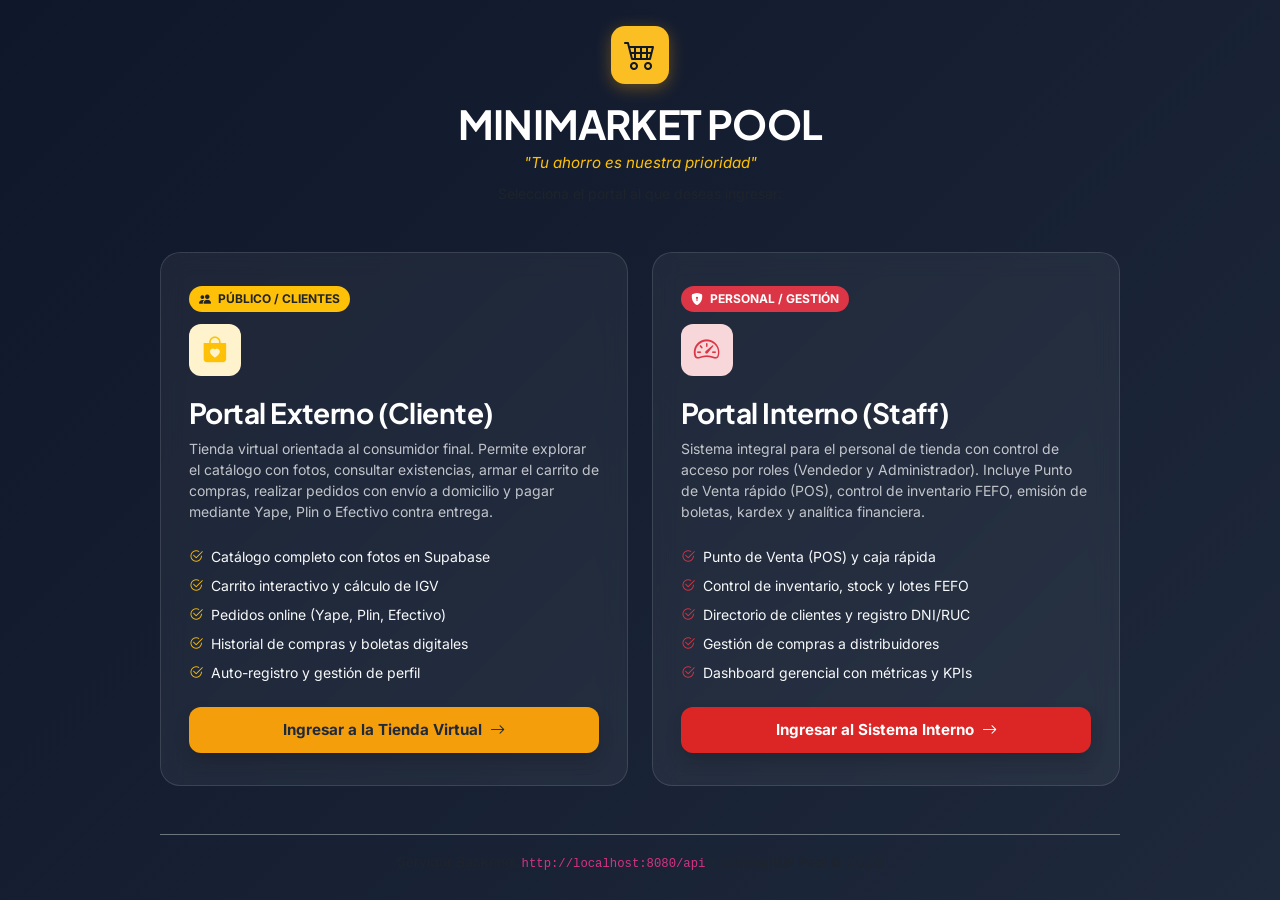
==== commit ffd69f85: "fix(caja): compatibilidad de campos montoApertura/montoInicial, apertura y cierre de caja y habilita" ====
--- a/src/main/resources/static/index.html
+++ b/src/main/resources/static/index.html
@@ -3,1021 +3,231 @@
 <head>
     <meta charset="UTF-8">
     <meta name="viewport" content="width=device-width, initial-scale=1.0">
-    <title>Minimarket Pool — Sistema de Gestión y Comercialización</title>
+    <title>Minimarket Pool — Sistema de Acceso a Portales</title>
     <!-- Google Fonts & Bootstrap Icons -->
     <link rel="stylesheet" href="https://cdn.jsdelivr.net/npm/bootstrap-icons@1.11.3/font/bootstrap-icons.min.css">
-    <!-- Bootstrap 5.3 CSS Grid & Modals -->
+    <!-- Bootstrap 5.3 CSS -->
     <link href="https://cdn.jsdelivr.net/npm/bootstrap@5.3.3/dist/css/bootstrap.min.css" rel="stylesheet">
-    <!-- Estilos Oficiales Minimarket Pool -->
-    <link rel="stylesheet" href="css/styles.css">
+    <link rel="preconnect" href="https://fonts.googleapis.com">
+    <link rel="preconnect" href="https://fonts.gstatic.com" crossorigin>
+    <link href="https://fonts.googleapis.com/css2?family=Plus+Jakarta+Sans:wght@400;500;600;700;800&family=Inter:wght@400;500;600;700&display=swap" rel="stylesheet">
+
+    <style>
+        :root {
+            --pool-rojo: #dc2626;
+            --pool-rojo-oscuro: #b91c1c;
+            --pool-amarillo: #f59e0b;
+            --pool-amarillo-claro: #fbbf24;
+            --pool-amarillo-bg: #fef3c7;
+            --fondo: #f8fafc;
+        }
+
+        body {
+            font-family: 'Inter', system-ui, sans-serif;
+            background: linear-gradient(135deg, #0f172a 0%, #1e293b 100%);
+            min-height: 100vh;
+            display: flex;
+            align-items: center;
+            justify-content: center;
+            padding: 24px 16px;
+            color: #ffffff;
+        }
+
+        h1, h2, h3, h4, h5, .brand-font {
+            font-family: 'Plus Jakarta Sans', sans-serif;
+            letter-spacing: -0.02em;
+        }
+
+        .portal-container {
+            max-width: 960px;
+            width: 100%;
+        }
+
+        .logo-box-hub {
+            width: 58px;
+            height: 58px;
+            background: var(--pool-amarillo-claro);
+            color: #111827;
+            border-radius: 14px;
+            display: flex;
+            align-items: center;
+            justify-content: center;
+            font-size: 2rem;
+            box-shadow: 0 4px 16px rgba(245, 158, 11, 0.35);
+            margin: 0 auto 16px auto;
+        }
+
+        .hub-card {
+            background: rgba(255, 255, 255, 0.05);
+            backdrop-filter: blur(12px);
+            border: 1px solid rgba(255, 255, 255, 0.12);
+            border-radius: 20px;
+            padding: 32px 28px;
+            transition: all 0.3s ease;
+            display: flex;
+            flex-direction: column;
+            height: 100%;
+            position: relative;
+            overflow: hidden;
+        }
+
+        .hub-card:hover {
+            transform: translateY(-6px);
+            border-color: rgba(255, 255, 255, 0.3);
+            box-shadow: 0 20px 40px rgba(0, 0, 0, 0.35);
+        }
+
+        .hub-card.card-externo:hover {
+            border-color: var(--pool-amarillo);
+            box-shadow: 0 20px 40px rgba(245, 158, 11, 0.15);
+        }
+
+        .hub-card.card-interno:hover {
+            border-color: var(--pool-rojo);
+            box-shadow: 0 20px 40px rgba(220, 38, 38, 0.2);
+        }
+
+        .card-icon-badge {
+            width: 52px;
+            height: 52px;
+            border-radius: 12px;
+            display: flex;
+            align-items: center;
+            justify-content: center;
+            font-size: 1.6rem;
+            margin-bottom: 20px;
+        }
+
+        .btn-portal {
+            padding: 12px 24px;
+            border-radius: 12px;
+            font-weight: 700;
+            font-size: 0.95rem;
+            transition: all 0.2s ease;
+            text-decoration: none;
+            display: flex;
+            align-items: center;
+            justify-content: center;
+            gap: 8px;
+            margin-top: auto;
+        }
+
+        .btn-externo {
+            background: var(--pool-amarillo);
+            color: #1e293b;
+            border: none;
+        }
+
+        .btn-externo:hover {
+            background: var(--pool-amarillo-claro);
+            color: #0f172a;
+            transform: translateY(-2px);
+        }
+
+        .btn-interno {
+            background: var(--pool-rojo);
+            color: #ffffff;
+            border: none;
+        }
+
+        .btn-interno:hover {
+            background: var(--pool-rojo-oscuro);
+            color: #ffffff;
+            transform: translateY(-2px);
+        }
+
+        .pill-badge {
+            font-size: 0.75rem;
+            font-weight: 700;
+            padding: 4px 10px;
+            border-radius: 999px;
+            display: inline-block;
+            margin-bottom: 12px;
+        }
+    </style>
 </head>
 <body>
 
-    <!-- CONTENEDOR DE TOASTS FLOTANTES -->
-    <div class="toast-container-sm" id="toastContainer"></div>
-
-    <!-- ========================================================================= -->
-    <!-- 1. VISTA DE AUTENTICACIÓN (LOGIN / REGISTRO)                               -->
-    <!-- ========================================================================= -->
-    <div class="login-bg-sm" id="vistaAuth">
-        <div class="login-card-sm">
-            <div class="p-4 text-center border-bottom bg-danger text-white">
-                <div class="d-inline-flex align-items-center justify-content-center mb-2 logo-box-amarillo">
-                    <i class="bi bi-cart4 fs-2 text-dark"></i>
-                </div>
-                <h4 class="fw-bold mb-0">MINIMARKET POOL</h4>
-                <small class="text-warning fst-italic">Tu ahorro es nuestra prioridad</small>
-            </div>
-
-            <div class="p-4">
-                <ul class="nav nav-pills nav-fill mb-4 p-1 bg-light rounded-3">
-                    <li class="nav-item">
-                        <button class="nav-link active fw-bold py-2" id="tab-login" data-bs-toggle="pill" data-bs-target="#panel-login" type="button">Ingresar</button>
-                    </li>
-                    <li class="nav-item">
-                        <button class="nav-link fw-bold py-2" id="tab-registro" data-bs-toggle="pill" data-bs-target="#panel-registro" type="button">Crear Cuenta</button>
-                    </li>
-                </ul>
-
-                <div class="tab-content">
-                    <!-- Login Form -->
-                    <div class="tab-pane fade show active" id="panel-login">
-                        <form onsubmit="ejecutarLogin(event)">
-                            <div class="mb-3">
-                                <label class="form-label small fw-semibold text-muted">Correo Electrónico</label>
-                                <input type="email" class="form-control" id="loginEmail" placeholder="vendedor@minimarket.com" required>
-                            </div>
-                            <div class="mb-4">
-                                <label class="form-label small fw-semibold text-muted">Contraseña</label>
-                                <input type="password" class="form-control" id="loginPassword" placeholder="••••••••" required>
-                            </div>
-                            <button type="submit" class="btn btn-danger w-100 py-2 fs-6 fw-bold" id="btnLoginSubmit" style="background: var(--pool-rojo); border-color: var(--pool-rojo);">
-                                Iniciar Sesión
-                            </button>
-                        </form>
+    <div class="portal-container text-center">
+        <!-- Logo y Cabecera -->
+        <div class="logo-box-hub">
+            <i class="bi bi-cart4"></i>
+        </div>
+        <h1 class="fw-bold mb-1">MINIMARKET POOL</h1>
+        <p class="text-warning fst-italic mb-2" style="font-size: 0.95rem;">"Tu ahorro es nuestra prioridad"</p>
+        <p class="text-muted small mb-5">Selecciona el portal al que deseas ingresar:</p>
+
+        <!-- Selector de Portales en 2 Columnas -->
+        <div class="row g-4 text-start">
+            
+            <!-- 1. PORTAL EXTERNO (CLIENTES) -->
+            <div class="col-md-6">
+                <div class="hub-card card-externo">
+                    <div>
+                        <span class="pill-badge bg-warning text-dark"><i class="bi bi-people-fill me-1"></i> PÚBLICO / CLIENTES</span>
+                        <div class="card-icon-badge bg-warning-subtle text-warning">
+                            <i class="bi bi-bag-heart-fill"></i>
+                        </div>
+                        <h3 class="fw-bold text-white mb-2">Portal Externo (Cliente)</h3>
+                        <p class="text-light opacity-75 small mb-4">
+                            Tienda virtual orientada al consumidor final. Permite explorar el catálogo con fotos, consultar existencias, armar el carrito de compras, realizar pedidos con envío a domicilio y pagar mediante Yape, Plin o Efectivo contra entrega.
+                        </p>
+                        
+                        <ul class="list-unstyled small opacity-90 text-light mb-4 d-flex flex-column gap-2">
+                            <li><i class="bi bi-check2-circle text-warning me-2"></i>Catálogo completo con fotos en Supabase</li>
+                            <li><i class="bi bi-check2-circle text-warning me-2"></i>Carrito interactivo y cálculo de IGV</li>
+                            <li><i class="bi bi-check2-circle text-warning me-2"></i>Pedidos online (Yape, Plin, Efectivo)</li>
+                            <li><i class="bi bi-check2-circle text-warning me-2"></i>Historial de compras y boletas digitales</li>
+                            <li><i class="bi bi-check2-circle text-warning me-2"></i>Auto-registro y gestión de perfil</li>
+                        </ul>
                     </div>
 
-                    <!-- Registro Form -->
-                    <div class="tab-pane fade" id="panel-registro">
-                        <form onsubmit="ejecutarRegistro(event)">
-                            <div class="mb-3">
-                                <label class="form-label small fw-semibold text-muted">Nombre Completo</label>
-                                <input type="text" class="form-control" id="regNombre" placeholder="Ej: Carlos Gómez" required>
-                            </div>
-                            <div class="mb-3">
-                                <label class="form-label small fw-semibold text-muted">Correo Electrónico</label>
-                                <input type="email" class="form-control" id="regEmail" placeholder="correo@minimarket.com" required>
-                            </div>
-                            <div class="mb-3">
-                                <label class="form-label small fw-semibold text-muted">Contraseña</label>
-                                <input type="password" class="form-control" id="regPassword" placeholder="Mínimo 6 caracteres" required>
-                            </div>
-                            <div class="mb-4">
-                                <label class="form-label small fw-semibold text-muted">Rol en el Sistema</label>
-                                <select class="form-select" id="regRol" required>
-                                    <option value="VENDEDOR">Vendedor (Caja y POS)</option>
-                                    <option value="ADMIN">Administrador (Control Total)</option>
-                                </select>
-                            </div>
-                            <button type="submit" class="btn btn-danger w-100 py-2 fs-6 fw-bold" style="background: var(--pool-rojo); border-color: var(--pool-rojo);">
-                                Registrar Usuario
-                            </button>
-                        </form>
-                    </div>
+                    <a href="externo/" class="btn-portal btn-externo shadow">
+                        <span>Ingresar a la Tienda Virtual</span>
+                        <i class="bi bi-arrow-right"></i>
+                    </a>
                 </div>
             </div>
+
+            <!-- 2. PORTAL INTERNO (VENDEDOR Y ADMIN) -->
+            <div class="col-md-6">
+                <div class="hub-card card-interno">
+                    <div>
+                        <span class="pill-badge bg-danger text-white"><i class="bi bi-shield-lock-fill me-1"></i> PERSONAL / GESTIÓN</span>
+                        <div class="card-icon-badge bg-danger-subtle text-danger">
+                            <i class="bi bi-speedometer2"></i>
+                        </div>
+                        <h3 class="fw-bold text-white mb-2">Portal Interno (Staff)</h3>
+                        <p class="text-light opacity-75 small mb-4">
+                            Sistema integral para el personal de tienda con control de acceso por roles (Vendedor y Administrador). Incluye Punto de Venta rápido (POS), control de inventario FEFO, emisión de boletas, kardex y analítica financiera.
+                        </p>
+
+                        <ul class="list-unstyled small opacity-90 text-light mb-4 d-flex flex-column gap-2">
+                            <li><i class="bi bi-check2-circle text-danger me-2"></i>Punto de Venta (POS) y caja rápida</li>
+                            <li><i class="bi bi-check2-circle text-danger me-2"></i>Control de inventario, stock y lotes FEFO</li>
+                            <li><i class="bi bi-check2-circle text-danger me-2"></i>Directorio de clientes y registro DNI/RUC</li>
+                            <li><i class="bi bi-check2-circle text-danger me-2"></i>Gestión de compras a distribuidores</li>
+                            <li><i class="bi bi-check2-circle text-danger me-2"></i>Dashboard gerencial con métricas y KPIs</li>
+                        </ul>
+                    </div>
+
+                    <a href="interno/" class="btn-portal btn-interno shadow">
+                        <span>Ingresar al Sistema Interno</span>
+                        <i class="bi bi-arrow-right"></i>
+                    </a>
+                </div>
+            </div>
+
+        </div>
+
+        <!-- Pie de página -->
+        <div class="mt-5 pt-3 text-muted small border-top border-secondary">
+            <span>Servidor Backend: <code>http://localhost:8080/api</code></span> • 
+            <span>Minimarket Pool © 2026</span>
         </div>
     </div>
 
-    <!-- ========================================================================= -->
-    <!-- 2. ARMAZÓN PRINCIPAL (SIDEBAR + TOPBAR + CONTENIDO - MINIMARKET POOL)     -->
-    <!-- ========================================================================= -->
-    <div class="armazon-sm d-none" id="vistaArmazon">
-
-        <!-- BARRA LATERAL (SIDEBAR) -->
-        <aside class="sidebar-sm">
-            <!-- Brand Oficial Minimarket Pool -->
-            <div class="sidebar-marca-pool">
-                <div class="logo-box-amarillo">
-                    <i class="bi bi-cart4 fs-3 text-dark"></i>
-                </div>
-                <div class="marca-pool-textos">
-                    <span class="marca-pool-titulo">MINIMARKET POOL</span>
-                    <span class="marca-pool-slogan">Tu ahorro es nuestra prioridad</span>
-                </div>
-            </div>
-
-            <!-- Perfil de Usuario -->
-            <div class="sidebar-usuario">
-                <div class="avatar-circulo" id="sidebarUserAvatar">A</div>
-                <div class="usuario-info">
-                    <span class="usuario-nombre" id="sidebarUserName">Usuario</span>
-                    <span class="usuario-rol-chip" id="sidebarUserRole">👑 ADMIN</span>
-                </div>
-            </div>
-
-            <!-- Menú de Navegación -->
-            <nav class="sidebar-nav">
-                <div class="nav-seccion-titulo">GENERAL</div>
-                <button class="nav-item-btn activo" data-target-panel="tab-panel-kpis" onclick="irATab('tab-panel-kpis', 'cargarDashboard')">
-                    <span class="nav-icono"><i class="bi bi-speedometer2"></i></span> Dashboard
-                </button>
-                <button class="nav-item-btn" data-target-panel="tab-panel-catalogo" onclick="irATab('tab-panel-catalogo', 'cargarCatalogo')">
-                    <span class="nav-icono"><i class="bi bi-box-seam"></i></span> Inventario / Productos
-                </button>
-                <button class="nav-item-btn" data-target-panel="tab-panel-pos" onclick="irATab('tab-panel-pos', 'cargarPOS')">
-                    <span class="nav-icono"><i class="bi bi-cart-check"></i></span> Ventas (POS)
-                </button>
-                <button class="nav-item-btn" data-target-panel="tab-panel-boletas" onclick="irATab('tab-panel-boletas', 'cargarHistorialBoletas')">
-                    <span class="nav-icono"><i class="bi bi-receipt"></i></span> Boletas
-                </button>
-                <button class="nav-item-btn" data-target-panel="tab-panel-clientes" onclick="irATab('tab-panel-clientes', 'cargarClientes')">
-                    <span class="nav-icono"><i class="bi bi-people-fill"></i></span> Clientes
-                </button>
-
-                <!-- Sección Administración (Solo Admin) -->
-                <div class="nav-seccion-titulo solo-admin">ADMINISTRACIÓN</div>
-                <button class="nav-item-btn solo-admin" data-target-panel="tab-panel-inventario" onclick="irATab('tab-panel-inventario', 'cargarInventario')">
-                    <span class="nav-icono"><i class="bi bi-boxes"></i></span> Compras & Lotes
-                </button>
-                <button class="nav-item-btn solo-admin" data-target-panel="tab-panel-categorias" onclick="irATab('tab-panel-categorias', 'cargarCategorias')">
-                    <span class="nav-icono"><i class="bi bi-tags"></i></span> Categorías
-                </button>
-                <button class="nav-item-btn solo-admin" data-target-panel="tab-panel-proveedores" onclick="irATab('tab-panel-proveedores', 'cargarProveedores')">
-                    <span class="nav-icono"><i class="bi bi-truck"></i></span> Proveedores
-                </button>
-                <button class="nav-item-btn solo-admin" data-target-panel="tab-panel-usuarios" onclick="irATab('tab-panel-usuarios', 'cargarUsuariosAdmin')">
-                    <span class="nav-icono"><i class="bi bi-people"></i></span> Usuarios / Personal
-                </button>
-                <button class="nav-item-btn solo-admin" data-target-panel="tab-panel-reportes" onclick="irATab('tab-panel-reportes', 'cargarReportes')">
-                    <span class="nav-icono"><i class="bi bi-bar-chart-line"></i></span> Reportes & Decisiones
-                </button>
-            </nav>
-
-            <!-- Pie de Sidebar -->
-            <div class="sidebar-pie">
-                <button class="btn-cerrar-sesion-sm" onclick="cerrarSesion()">
-                    <i class="bi bi-box-arrow-left"></i> Cerrar Sesión
-                </button>
-                <div class="estado-conexion">
-                    <span class="punto-verde"></span> Conectado a Spring Boot
-                </div>
-            </div>
-        </aside>
-
-        <!-- ENVOLTURA PRINCIPAL -->
-        <div class="main-wrapper-sm">
-            
-            <!-- TOPBAR HEADER -->
-            <header class="topbar-sm">
-                <div class="topbar-header-row">
-                    <h1 class="topbar-titulo" id="topbarTitulo">Dashboard</h1>
-                    <span class="badge-rol-admin" id="headerRoleBadge">👑 Admin</span>
-                </div>
-                <p class="topbar-subtitulo mb-0" id="topbarSubtitulo">Resumen general del sistema</p>
-            </header>
-
-            <!-- CONTENIDO DE LAS VISTAS -->
-            <main class="contenido-pagina-sm">
-
-                <!-- 1. DASHBOARD PRINCIPAL (HOME) -->
-                <div class="panel-modulo-sm" id="tab-panel-kpis">
-                    
-                    <!-- Saludo de bienvenida -->
-                    <div class="saludo-header">
-                        <div class="saludo-titulo" id="saludoUsuario">Bienvenido, Kennt 👏</div>
-                        <div class="saludo-fecha" id="dashFechaActual">martes, 1 de setiembre de 2026</div>
-                    </div>
-
-                    <!-- 6 TARJETAS DE KPIS EN FILA -->
-                    <div class="grid-kpis-sm">
-                        <!-- 1. Ingresos Hoy -->
-                        <div class="card-kpi-sm">
-                            <div class="kpi-icono-box" style="color: #f59e0b;">💰</div>
-                            <div class="kpi-detalle">
-                                <span class="kpi-label">INGRESOS HOY</span>
-                                <span class="kpi-num" id="kpiIngresosHoy">S/ 0.00</span>
-                            </div>
-                        </div>
-                        <!-- 2. Ventas Hoy -->
-                        <div class="card-kpi-sm">
-                            <div class="kpi-icono-box" style="color: #6366f1;">📄</div>
-                            <div class="kpi-detalle">
-                                <span class="kpi-label">VENTAS HOY</span>
-                                <span class="kpi-num" id="kpiVentasHoy">0</span>
-                            </div>
-                        </div>
-                        <!-- 3. Total Productos -->
-                        <div class="card-kpi-sm">
-                            <div class="kpi-icono-box" style="color: #8b5cf6;">📦</div>
-                            <div class="kpi-detalle">
-                                <span class="kpi-label">TOTAL PRODUCTOS</span>
-                                <span class="kpi-num" id="kpiTotalProductos">0</span>
-                            </div>
-                        </div>
-                        <!-- 4. Alertas Stock -->
-                        <div class="card-kpi-sm">
-                            <div class="kpi-icono-box" style="color: #ef4444;">⚠️</div>
-                            <div class="kpi-detalle">
-                                <span class="kpi-label">ALERTAS STOCK</span>
-                                <span class="kpi-num text-danger" id="kpiAlertasStock">0</span>
-                            </div>
-                        </div>
-                        <!-- 5. Ingresos Totales -->
-                        <div class="card-kpi-sm">
-                            <div class="kpi-icono-box" style="color: #10b981;">💵</div>
-                            <div class="kpi-detalle">
-                                <span class="kpi-label">INGRESOS TOTALES</span>
-                                <span class="kpi-num text-success" id="kpiIngresosTotales">S/ 0.00</span>
-                            </div>
-                        </div>
-                        <!-- 6. IGV Total -->
-                        <div class="card-kpi-sm">
-                            <div class="kpi-icono-box" style="color: #3b82f6;">🏛️</div>
-                            <div class="kpi-detalle">
-                                <span class="kpi-label">IGV TOTAL (18%)</span>
-                                <span class="kpi-num text-primary" id="kpiIgvTotal">S/ 0.00</span>
-                            </div>
-                        </div>
-                    </div>
-
-                    <!-- SECCIÓN: ALERTAS DE STOCK Y ACCESOS RÁPIDOS -->
-                    <div class="row g-4 mb-4">
-                        <div class="col-lg-6">
-                            <div class="box-blanco-sm h-100">
-                                <div class="box-blanco-header">
-                                    <span><i class="bi bi-exclamation-triangle-fill text-warning me-2"></i> Alertas de Stock & Caducidad</span>
-                                </div>
-                                <div class="box-blanco-body" id="widgetAlertasStockDash">
-                                    <div class="d-flex align-items-center gap-2 text-success fw-semibold">
-                                        <i class="bi bi-check-circle-fill fs-5"></i> Todo el stock está en orden
-                                    </div>
-                                </div>
-                            </div>
-                        </div>
-
-                        <div class="col-lg-6">
-                            <div class="box-blanco-sm h-100">
-                                <div class="box-blanco-header">
-                                    <span><i class="bi bi-lightning-charge-fill text-warning me-2"></i> Accesos Rápidos de Administración</span>
-                                </div>
-                                <div class="box-blanco-body">
-                                    <div class="grid-accesos-rapidos">
-                                        <button class="btn-acceso-rapido btn-acceso-dorado" onclick="irATab('tab-panel-pos', 'cargarPOS')">
-                                            <span>❖</span> Nueva Venta
-                                        </button>
-                                        <button class="btn-acceso-rapido" onclick="irATab('tab-panel-catalogo', 'cargarCatalogo')">
-                                            <span>📦</span> Inventario
-                                        </button>
-                                        <button class="btn-acceso-rapido btn-acceso-rojo solo-admin" onclick="irATab('tab-panel-inventario', 'cargarInventario')">
-                                            <span>🛒</span> Ingreso de Lote
-                                        </button>
-                                        <button class="btn-acceso-rapido solo-admin" onclick="irATab('tab-panel-categorias', 'cargarCategorias')">
-                                            <span>🏷</span> Categorías
-                                        </button>
-                                        <button class="btn-acceso-rapido solo-admin" onclick="irATab('tab-panel-proveedores', 'cargarProveedores')">
-                                            <span>🚚</span> Proveedores
-                                        </button>
-                                        <button class="btn-acceso-rapido solo-admin" onclick="irATab('tab-panel-reportes', 'cargarReportes')">
-                                            <span>📊</span> Reportes
-                                        </button>
-                                    </div>
-                                </div>
-                            </div>
-                        </div>
-                    </div>
-
-                    <!-- TABLA: ÚLTIMAS VENTAS -->
-                    <div class="box-blanco-sm">
-                        <div class="box-blanco-header">
-                            <span>Últimas Ventas</span>
-                            <button class="btn btn-sm btn-outline-secondary py-0 px-2" style="font-size: 0.8rem;" onclick="irATab('tab-panel-boletas', 'cargarHistorialBoletas')">
-                                Ver todas
-                            </button>
-                        </div>
-                        <div class="table-responsive">
-                            <table class="tabla-stockmaster" id="tablaUltimasVentasDash">
-                                <thead>
-                                    <tr>
-                                        <th>Boleta</th>
-                                        <th>Vendedor / Cliente</th>
-                                        <th>Pago</th>
-                                        <th>Subtotal</th>
-                                        <th>IGV</th>
-                                        <th>Total</th>
-                                        <th>Estado</th>
-                                        <th>Fecha</th>
-                                    </tr>
-                                </thead>
-                                <tbody>
-                                    <tr><td colspan="8" class="text-center text-muted py-4">Sin ventas registradas.</td></tr>
-                                </tbody>
-                            </table>
-                        </div>
-                    </div>
-                </div>
-
-                <!-- 2. PUNTO DE VENTA (POS) -->
-                <div class="panel-modulo-sm d-none" id="tab-panel-pos">
-                    <div class="row g-4">
-                        <div class="col-lg-7">
-                            <div class="box-blanco-sm p-3 mb-3">
-                                <div class="row g-2 align-items-center">
-                                    <div class="col-md-6">
-                                        <div class="input-group">
-                                            <span class="input-group-text bg-white"><i class="bi bi-search"></i></span>
-                                            <input type="text" class="form-control" id="posBusqueda" placeholder="Buscar por nombre o SKU..." onkeyup="filtrarProductosPOS()">
-                                        </div>
-                                    </div>
-                                    <div class="col-md-6">
-                                        <select class="form-select" id="posFiltroCategoria" onchange="filtrarProductosPOS()">
-                                            <option value="">Todas las Categorías</option>
-                                        </select>
-                                    </div>
-                                </div>
-                            </div>
-
-                            <div class="row g-3" id="posGridProductos" style="max-height: 580px; overflow-y: auto;">
-                                <!-- Grid de productos -->
-                            </div>
-                        </div>
-
-                        <div class="col-lg-5">
-                            <div class="box-blanco-sm sticky-top" style="top: 85px;">
-                                <div class="box-blanco-header">
-                                    <span><i class="bi bi-receipt text-danger me-2"></i> Carrito de Venta</span>
-                                    <button class="btn btn-sm btn-outline-secondary py-1 px-2" onclick="vaciarCarrito()">
-                                        <i class="bi bi-trash"></i> Vaciar
-                                    </button>
-                                </div>
-                                <div class="p-3">
-                                    <!-- Selección de Cliente para la Boleta / Venta -->
-                                    <div class="p-2 mb-3 bg-light rounded-3 border">
-                                        <div class="d-flex justify-content-between align-items-center mb-1">
-                                            <label class="form-label small fw-bold text-muted mb-0"><i class="bi bi-person-fill text-danger me-1"></i>Cliente en Caja:</label>
-                                            <button type="button" class="btn btn-link btn-sm p-0 text-decoration-none fw-semibold text-danger" onclick="abrirModalNuevoClienteDesdePOS()">
-                                                <i class="bi bi-person-plus-fill me-1"></i>+ Nuevo
-                                            </button>
-                                        </div>
-                                        <select class="form-select form-select-sm" id="posSelectCliente">
-                                            <option value="">Público General (Sin documento)</option>
-                                        </select>
-                                    </div>
-
-                                    <div class="table-responsive" style="max-height: 280px; overflow-y: auto;">
-                                        <table class="table table-sm align-middle" id="tablaCarrito">
-                                            <thead class="table-light">
-                                                <tr>
-                                                    <th>Producto</th>
-                                                    <th class="text-center" style="width: 80px;">Cant.</th>
-                                                    <th class="text-end">P.Unit</th>
-                                                    <th class="text-end">Subtotal</th>
-                                                    <th></th>
-                                                </tr>
-                                            </thead>
-                                            <tbody>
-                                                <tr><td colspan="5" class="text-center text-muted py-4">El carrito está vacío</td></tr>
-                                            </tbody>
-                                        </table>
-                                    </div>
-
-                                    <div class="border-top pt-3 mt-3">
-                                        <div class="d-flex justify-content-between align-items-center mb-3">
-                                            <span class="fs-5 fw-bold">TOTAL A PAGAR:</span>
-                                            <span class="fs-3 fw-bold text-danger" id="posTotalVenta">S/ 0.00</span>
-                                        </div>
-                                        <button class="btn btn-danger w-100 py-3 fs-5 fw-bold" style="background: var(--pool-rojo); border-color: var(--pool-rojo);" onclick="procesarVenta()" id="btnProcesarVenta">
-                                            <i class="bi bi-check2-circle me-2"></i> Procesar Venta
-                                        </button>
-                                    </div>
-                                </div>
-                            </div>
-                        </div>
-                    </div>
-                </div>
-
-                <!-- 3. HISTORIAL DE BOLETAS -->
-                <div class="panel-modulo-sm d-none" id="tab-panel-boletas">
-                    <div class="box-blanco-sm">
-                        <div class="box-blanco-header">
-                            <span><i class="bi bi-receipt-cutoff text-danger me-2"></i> Historial de Boletas Emitidas</span>
-                            <div class="d-flex gap-2">
-                                <input type="text" class="form-control form-control-sm" id="busquedaBoleta" placeholder="Buscar ID o Vendedor..." onkeyup="filtrarBoletas()" style="width: 220px;">
-                                <button class="btn btn-sm btn-outline-secondary" onclick="cargarHistorialBoletas()">
-                                    <i class="bi bi-arrow-clockwise"></i> Actualizar
-                                </button>
-                            </div>
-                        </div>
-                        <div class="p-3">
-                            <div class="table-responsive">
-                                <table class="tabla-stockmaster" id="tablaBoletas">
-                                    <thead>
-                                        <tr>
-                                            <th>Boleta #</th>
-                                            <th>Fecha y Hora</th>
-                                            <th>Vendedor</th>
-                                            <th class="text-center">Resumen de Productos</th>
-                                            <th class="text-end">Total Pagado</th>
-                                            <th class="text-center">Acciones</th>
-                                        </tr>
-                                    </thead>
-                                    <tbody>
-                                        <tr><td colspan="6" class="text-center text-muted py-4">Cargando boletas...</td></tr>
-                                    </tbody>
-                                </table>
-                            </div>
-                        </div>
-                    </div>
-                </div>
-
-                <!-- 4. CATÁLOGO / INVENTARIO MAESTRO (PRODUCTOS) -->
-                <div class="panel-modulo-sm d-none" id="tab-panel-catalogo">
-                    <div class="box-blanco-sm">
-                        <div class="box-blanco-header">
-                            <span><i class="bi bi-box-seam text-danger me-2"></i> Catálogo Maestro de Productos</span>
-                            <div class="d-flex gap-2">
-                                <input type="text" class="form-control form-control-sm" id="busquedaProductoTabla" placeholder="Buscar por nombre o SKU..." onkeyup="filtrarTablaProductos()" style="width: 220px;">
-                                <select class="form-select form-select-sm" id="filtroCategoriaTabla" onchange="filtrarTablaProductos()" style="width: 180px;">
-                                    <option value="">Todas las Categorías</option>
-                                </select>
-                                <button class="btn btn-danger btn-sm solo-admin" style="background: var(--pool-rojo); border-color: var(--pool-rojo);" onclick="abrirModalProducto()">
-                                    <i class="bi bi-plus-lg"></i> + Nuevo Producto
-                                </button>
-                            </div>
-                        </div>
-                        <div class="p-3">
-                            <div class="table-responsive">
-                                <table class="tabla-stockmaster" id="tablaProductos">
-                                    <thead>
-                                        <tr>
-                                            <th>Foto</th>
-                                            <th>SKU</th>
-                                            <th>Nombre del Producto</th>
-                                            <th>Categoría</th>
-                                            <th>Proveedor</th>
-                                            <th class="text-end">P. Unitario</th>
-                                            <th class="text-center">Stock Actual</th>
-                                            <th class="text-center solo-admin">Acciones</th>
-                                        </tr>
-                                    </thead>
-                                    <tbody>
-                                        <tr><td colspan="8" class="text-center py-4 text-muted">Cargando productos...</td></tr>
-                                    </tbody>
-                                </table>
-                            </div>
-                        </div>
-                    </div>
-                </div>
-
-                <!-- 5. GESTIÓN DEDICADA DE CATEGORÍAS -->
-                <div class="panel-modulo-sm d-none" id="tab-panel-categorias">
-                    <div class="row g-4">
-                        <!-- Formulario Crear Categoría -->
-                        <div class="col-lg-4">
-                            <div class="box-blanco-sm">
-                                <div class="box-blanco-header">
-                                    <span><i class="bi bi-plus-circle text-danger me-2"></i> Nueva Categoría</span>
-                                </div>
-                                <div class="p-4">
-                                    <form onsubmit="crearCategoriaDirecto(event)">
-                                        <div class="mb-3">
-                                            <label class="form-label small fw-bold text-muted">Nombre de la Categoría</label>
-                                            <input type="text" class="form-control" id="inputNombreCategoriaDirecto" placeholder="Ej: Abarrotes, Bebidas, Lácteos, Snacks, Limpieza..." required>
-                                            <small class="text-muted d-block mt-1" style="font-size: 0.76rem;">* Se recomienda una sola palabra (ej: Abarrotes, Bebidas, Limpieza).</small>
-                                        </div>
-                                        <button type="submit" class="btn btn-danger w-100 fw-bold" style="background: var(--pool-rojo); border-color: var(--pool-rojo);">
-                                            <i class="bi bi-plus-lg me-1"></i> Guardar Categoría
-                                        </button>
-                                    </form>
-                                </div>
-                            </div>
-                        </div>
-
-                        <!-- Tabla de Categorías Registradas -->
-                        <div class="col-lg-8">
-                            <div class="box-blanco-sm">
-                                <div class="box-blanco-header">
-                                    <span><i class="bi bi-tags text-danger me-2"></i> Listado de Categorías Registradas</span>
-                                    <button class="btn btn-sm btn-outline-secondary" onclick="cargarCategorias()">
-                                        <i class="bi bi-arrow-clockwise"></i> Actualizar
-                                    </button>
-                                </div>
-                                <div class="p-3">
-                                    <div class="table-responsive">
-                                        <table class="tabla-stockmaster" id="tablaCategoriasAdmin">
-                                            <thead>
-                                                <tr>
-                                                    <th>ID #</th>
-                                                    <th>Nombre de Categoría</th>
-                                                    <th class="text-center">Total Productos</th>
-                                                    <th class="text-center">Acciones</th>
-                                                </tr>
-                                            </thead>
-                                            <tbody>
-                                                <tr><td colspan="4" class="text-center text-muted py-4">Cargando categorías...</td></tr>
-                                            </tbody>
-                                        </table>
-                                    </div>
-                                </div>
-                            </div>
-                        </div>
-                    </div>
-                </div>
-
-                <!-- 6. GESTIÓN DEDICADA DE PROVEEDORES -->
-                <div class="panel-modulo-sm d-none" id="tab-panel-proveedores">
-                    <div class="row g-4">
-                        <!-- Formulario Crear Proveedor -->
-                        <div class="col-lg-4">
-                            <div class="box-blanco-sm">
-                                <div class="box-blanco-header">
-                                    <span><i class="bi bi-plus-circle text-danger me-2"></i> Registrar Proveedor</span>
-                                </div>
-                                <div class="p-4">
-                                    <form onsubmit="crearProveedorDirecto(event)">
-                                        <div class="mb-3">
-                                            <label class="form-label small fw-bold text-muted">Razón Social</label>
-                                            <input type="text" class="form-control" id="inputProvNombreDirecto" placeholder="Ej: Distribuidora Gloria S.A." required>
-                                        </div>
-                                        <div class="mb-3">
-                                            <label class="form-label small fw-bold text-muted">Número RUC (11 Dígitos)</label>
-                                            <input type="text" class="form-control" id="inputProvRucDirecto" placeholder="20100041952" required maxlength="11" minlength="11">
-                                        </div>
-                                        <div class="mb-3">
-                                            <label class="form-label small fw-bold text-muted">Teléfono / Contacto</label>
-                                            <input type="text" class="form-control" id="inputProvContactoDirecto" placeholder="ventas@gloria.com.pe / 987654321">
-                                        </div>
-                                        <button type="submit" class="btn btn-danger w-100 fw-bold" style="background: var(--pool-rojo); border-color: var(--pool-rojo);">
-                                            <i class="bi bi-truck me-1"></i> Registrar Proveedor
-                                        </button>
-                                    </form>
-                                </div>
-                            </div>
-                        </div>
-
-                        <!-- Tabla de Proveedores Registrados -->
-                        <div class="col-lg-8">
-                            <div class="box-blanco-sm">
-                                <div class="box-blanco-header">
-                                    <span><i class="bi bi-truck text-danger me-2"></i> Directorio de Proveedores Registrados</span>
-                                    <button class="btn btn-sm btn-outline-secondary" onclick="cargarProveedores()">
-                                        <i class="bi bi-arrow-clockwise"></i> Actualizar
-                                    </button>
-                                </div>
-                                <div class="p-3">
-                                    <div class="table-responsive">
-                                        <table class="tabla-stockmaster" id="tablaProveedoresAdmin">
-                                            <thead>
-                                                <tr>
-                                                    <th>ID #</th>
-                                                    <th>Razón Social</th>
-                                                    <th>RUC</th>
-                                                    <th>Contacto</th>
-                                                    <th class="text-center">Productos</th>
-                                                    <th class="text-center">Acciones</th>
-                                                </tr>
-                                            </thead>
-                                            <tbody>
-                                                <tr><td colspan="6" class="text-center text-muted py-4">Cargando proveedores...</td></tr>
-                                            </tbody>
-                                        </table>
-                                    </div>
-                                </div>
-                            </div>
-                        </div>
-                    </div>
-                </div>
-
-                <!-- 7. ADMINISTRACIÓN: COMPRAS, LOTES & MOVIMIENTOS KARDEX -->
-                <div class="panel-modulo-sm d-none" id="tab-panel-inventario">
-                    <div class="row g-4 mb-4">
-                        <!-- Formulario de Entrada de Lote -->
-                        <div class="col-lg-6">
-                            <div class="box-blanco-sm h-100">
-                                <div class="box-blanco-header">
-                                    <span><i class="bi bi-arrow-down-left-circle-fill text-success me-2"></i> Recepción de Compras (Ingreso de Lote)</span>
-                                </div>
-                                <div class="p-4">
-                                    <form onsubmit="ejecutarIngresoLote(event)">
-                                        <div class="mb-3">
-                                            <label class="form-label small fw-bold text-muted">Producto a Ingresar</label>
-                                            <select class="form-select" id="loteProductoId" required>
-                                                <option value="">Seleccione un producto...</option>
-                                            </select>
-                                        </div>
-                                        <div class="row g-3 mb-3">
-                                            <div class="col-md-6">
-                                                <label class="form-label small fw-bold text-muted">Cantidad de Unidades</label>
-                                                <input type="number" min="1" class="form-control" id="loteCantidad" placeholder="Ej: 50" required>
-                                            </div>
-                                            <div class="col-md-6">
-                                                <label class="form-label small fw-bold text-muted">Fecha de Vencimiento (Caducidad)</label>
-                                                <input type="date" class="form-control" id="loteFechaVence" required>
-                                            </div>
-                                        </div>
-                                        <button type="submit" class="btn btn-danger w-100" style="background: var(--pool-rojo); border-color: var(--pool-rojo);">
-                                            <i class="bi bi-plus-circle me-1"></i> Registrar Entrada al Inventario
-                                        </button>
-                                    </form>
-                                </div>
-                            </div>
-                        </div>
-
-                        <!-- Formulario de Merma / Baja -->
-                        <div class="col-lg-6">
-                            <div class="box-blanco-sm h-100">
-                                <div class="box-blanco-header">
-                                    <span><i class="bi bi-exclamation-diamond-fill text-danger me-2"></i> Registro de Merma / Baja Física</span>
-                                </div>
-                                <div class="p-4">
-                                    <form onsubmit="ejecutarRegistroMerma(event)">
-                                        <div class="mb-3">
-                                            <label class="form-label small fw-bold text-muted">ID del Lote Afectado</label>
-                                            <input type="number" min="1" class="form-control" id="mermaLoteId" placeholder="Ej: 1" required>
-                                        </div>
-                                        <div class="row g-3 mb-3">
-                                            <div class="col-md-6">
-                                                <label class="form-label small fw-bold text-muted">Cantidad a Dar de Baja</label>
-                                                <input type="number" min="1" class="form-control" id="mermaCantidad" placeholder="Ej: 3" required>
-                                            </div>
-                                            <div class="col-md-6">
-                                                <label class="form-label small fw-bold text-muted">Motivo de Merma</label>
-                                                <input type="text" class="form-control" id="mermaMotivo" placeholder="Ej: Caducado / Envase Roto" required>
-                                            </div>
-                                        </div>
-                                        <button type="submit" class="btn btn-outline-danger w-100">
-                                            <i class="bi bi-trash me-1"></i> Registrar Merma y Actualizar Kardex
-                                        </button>
-                                    </form>
-                                </div>
-                            </div>
-                        </div>
-
-                        <!-- Tabla de Lotes Activos en Almacén -->
-                        <div class="col-12">
-                            <div class="box-blanco-sm">
-                                <div class="box-blanco-header">
-                                    <span><i class="bi bi-boxes text-warning me-2"></i> Lotes Activos en Almacén (Control por Vencimiento)</span>
-                                    <button class="btn btn-sm btn-outline-secondary py-1 px-2" onclick="cargarLotesAlmacen()">
-                                        <i class="bi bi-arrow-clockwise"></i>
-                                    </button>
-                                </div>
-                                <div class="p-3">
-                                    <div class="table-responsive" style="max-height: 260px; overflow-y: auto;">
-                                        <table class="tabla-stockmaster" id="tablaLotesAlmacen">
-                                            <thead>
-                                                <tr>
-                                                    <th>Lote #</th>
-                                                    <th>Producto</th>
-                                                    <th class="text-center">Stock Vivo</th>
-                                                    <th>Fecha de Compra</th>
-                                                    <th>Fecha de Vencimiento</th>
-                                                    <th class="text-center">Estado de Caducidad</th>
-                                                </tr>
-                                            </thead>
-                                            <tbody>
-                                                <tr><td colspan="6" class="text-center text-muted py-3">Cargando lotes...</td></tr>
-                                            </tbody>
-                                        </table>
-                                    </div>
-                                </div>
-                            </div>
-                        </div>
-
-                        <!-- Kardex con Filtros de Auditoría -->
-                        <div class="col-12">
-                            <div class="box-blanco-sm">
-                                <div class="box-blanco-header">
-                                    <span><i class="bi bi-clock-history text-primary me-2"></i> Kardex de Movimientos (Auditoría General)</span>
-                                    <div class="d-flex gap-2">
-                                        <select class="form-select form-select-sm" id="filtroTipoKardex" onchange="filtrarMovimientos()" style="width: 170px;">
-                                            <option value="">Todos los Tipos</option>
-                                            <option value="ENTRADA">📥 Solo Entradas</option>
-                                            <option value="SALIDA_VENTA">📤 Salidas por Venta</option>
-                                            <option value="MERMA">🗑 Mermas / Bajas</option>
-                                        </select>
-                                        <input type="text" class="form-control form-control-sm" id="busquedaKardex" placeholder="Buscar producto o motivo..." onkeyup="filtrarMovimientos()" style="width: 200px;">
-                                    </div>
-                                </div>
-                                <div class="p-3">
-                                    <div class="table-responsive" style="max-height: 380px; overflow-y: auto;">
-                                        <table class="tabla-stockmaster" id="tablaKardex">
-                                            <thead>
-                                                <tr>
-                                                    <th>Fecha y Hora</th>
-                                                    <th>Tipo Operación</th>
-                                                    <th>Producto</th>
-                                                    <th>Lote #</th>
-                                                    <th class="text-center">Cantidad</th>
-                                                    <th>Motivo / Referencia</th>
-                                                </tr>
-                                            </thead>
-                                            <tbody>
-                                                <tr><td colspan="6" class="text-center text-muted py-3">Cargando movimientos...</td></tr>
-                                            </tbody>
-                                        </table>
-                                    </div>
-                                </div>
-                            </div>
-                        </div>
-                    </div>
-                </div>
-
-                <!-- 8. ADMINISTRACIÓN: GESTIÓN DE USUARIOS / PERSONAL -->
-                <div class="panel-modulo-sm d-none" id="tab-panel-usuarios">
-                    <div class="box-blanco-sm">
-                        <div class="box-blanco-header">
-                            <span><i class="bi bi-people text-danger me-2"></i> Gestión de Usuarios y Personal de Tienda</span>
-                            <button class="btn btn-danger btn-sm" style="background: var(--pool-rojo); border-color: var(--pool-rojo);" onclick="abrirModalNuevoUsuario()">
-                                <i class="bi bi-person-plus me-1"></i> + Nuevo Usuario / Empleado
-                            </button>
-                        </div>
-                        <div class="p-3">
-                            <div class="table-responsive">
-                                <table class="tabla-stockmaster" id="tablaUsuariosAdmin">
-                                    <thead>
-                                        <tr>
-                                            <th>ID #</th>
-                                            <th>Nombre Completo</th>
-                                            <th>Correo Electrónico (Login)</th>
-                                            <th>Nivel de Acceso (Rol)</th>
-                                            <th>Estado</th>
-                                            <th class="text-center" style="width: 120px;">Acciones</th>
-                                        </tr>
-                                    </thead>
-                                    <tbody>
-                                        <tr><td colspan="6" class="text-center text-muted py-4">Cargando usuarios...</td></tr>
-                                    </tbody>
-                                </table>
-                            </div>
-                        </div>
-                    </div>
-                </div>
-
-                <!-- 9. ADMINISTRACIÓN: ANALÍTICA & TOMA DE DECISIONES -->
-                <div class="panel-modulo-sm d-none" id="tab-panel-reportes">
-                    <div class="row g-4 mb-4">
-                        <!-- Ranking de productos más vendidos -->
-                        <div class="col-12">
-                            <div class="box-blanco-sm">
-                                <div class="box-blanco-header">
-                                    <span><i class="bi bi-trophy-fill text-warning me-2"></i> Ranking de Productos Más Vendidos (Toma de Decisiones)</span>
-                                    <button class="btn btn-sm btn-outline-secondary" onclick="cargarTopProductos()">
-                                        <i class="bi bi-arrow-clockwise"></i> Actualizar
-                                    </button>
-                                </div>
-                                <div class="p-3">
-                                    <div class="table-responsive">
-                                        <table class="tabla-stockmaster" id="tablaTopProductos">
-                                            <thead>
-                                                <tr>
-                                                    <th class="text-center" style="width: 70px;">Rank</th>
-                                                    <th>Producto</th>
-                                                    <th>Categoría</th>
-                                                    <th class="text-center">Unidades</th>
-                                                    <th class="text-end">Total Recaudado</th>
-                                                    <th class="text-center" style="width: 140px;">% Ventas</th>
-                                                    <th>Recomendación Estratégica</th>
-                                                </tr>
-                                            </thead>
-                                            <tbody>
-                                                <tr><td colspan="7" class="text-center text-muted py-4">Cargando análisis...</td></tr>
-                                            </tbody>
-                                        </table>
-                                    </div>
-                                </div>
-                            </div>
-                        </div>
-
-                        <!-- Stock Bajo -->
-                        <div class="col-lg-6">
-                            <div class="box-blanco-sm">
-                                <div class="box-blanco-header text-danger">
-                                    <span><i class="bi bi-exclamation-octagon-fill me-2"></i> Alerta: Productos con Stock Bajo</span>
-                                </div>
-                                <div class="p-3">
-                                    <div class="table-responsive">
-                                        <table class="tabla-stockmaster" id="tablaStockBajo">
-                                            <thead>
-                                                <tr>
-                                                    <th>Producto</th>
-                                                    <th>SKU</th>
-                                                    <th class="text-center">Stock</th>
-                                                    <th class="text-center">Mínimo</th>
-                                                    <th class="text-center">Déficit</th>
-                                                </tr>
-                                            </thead>
-                                            <tbody></tbody>
-                                        </table>
-                                    </div>
-                                </div>
-                            </div>
-                        </div>
-
-                        <!-- Lotes por Vencer -->
-                        <div class="col-lg-6">
-                            <div class="box-blanco-sm">
-                                <div class="box-blanco-header text-warning">
-                                    <span><i class="bi bi-calendar-event me-2"></i> Alerta: Lotes Próximos a Vencer</span>
-                                    <select class="form-select form-select-sm w-auto" id="filtroDiasVencer" onchange="cargarLotesPorVencer()">
-                                        <option value="7">Próximos 7 días</option>
-                                        <option value="15">Próximos 15 días</option>
-                                        <option value="30">Próximos 30 días</option>
-                                    </select>
-                                </div>
-                                <div class="p-3">
-                                    <div class="table-responsive">
-                                        <table class="tabla-stockmaster" id="tablaPorVencer">
-                                            <thead>
-                                                <tr>
-                                                    <th>Lote #</th>
-                                                    <th>Producto</th>
-                                                    <th class="text-center">Stock</th>
-                                                    <th>Vencimiento</th>
-                                                    <th>Estado</th>
-                                                </tr>
-                                            </thead>
-                                            <tbody></tbody>
-                                        </table>
-                                    </div>
-                                </div>
-                            </div>
-                        </div>
-                    </div>
-                </div>
-
-            </main>
-        </div>
-    </div>
-
-    <!-- ========================================================================= -->
-    <!-- MODALES DE CREACIÓN Y EDICIÓN                                             -->
-    <!-- ========================================================================= -->
-
-    <!-- Modal Nuevo / Editar Usuario / Empleado (Admin) -->
-    <div class="modal fade" id="modalNuevoUsuarioAdmin" tabindex="-1">
-        <div class="modal-dialog modal-dialog-centered">
-            <div class="modal-content rounded-4 border-0 shadow">
-                <div class="modal-header bg-danger text-white rounded-top-4">
-                    <h5 class="modal-title fw-bold" id="modalUsuarioAdminTitle"><i class="bi bi-person-plus me-2"></i> Registrar Empleado / Usuario</h5>
-                    <button type="button" class="btn-close btn-close-white" data-bs-dismiss="modal"></button>
-                </div>
-                <form onsubmit="guardarUsuarioAdmin(event)">
-                    <input type="hidden" id="adminRegId">
-                    <div class="modal-body p-4">
-                        <div class="mb-3">
-                            <label class="form-label small fw-bold text-muted">Nombre Completo</label>
-                            <input type="text" class="form-control" id="adminRegNombre" placeholder="Ej: Juan Pérez" required>
-                        </div>
-                        <div class="mb-3">
-                            <label class="form-label small fw-bold text-muted">Correo Electrónico (Login)</label>
-                            <input type="email" class="form-control" id="adminRegEmail" placeholder="juan@minimarket.com" required>
-                        </div>
-                        <div class="mb-3">
-                            <label class="form-label small fw-bold text-muted" id="lblAdminPassword">Contraseña</label>
-                            <input type="password" class="form-control" id="adminRegPassword" placeholder="Mínimo 6 caracteres">
-                            <small class="text-muted d-none mt-1" id="helpAdminPassword" style="font-size: 0.76rem;">* Dejar en blanco si no deseas cambiar la contraseña actual.</small>
-                        </div>
-                        <div class="mb-3">
-                            <label class="form-label small fw-bold text-muted">Rol / Nivel de Acceso</label>
-                            <select class="form-select" id="adminRegRol" required>
-                                <option value="VENDEDOR">🔧 Vendedor (Caja y POS)</option>
-                                <option value="ADMIN">👑 Administrador (Control Total)</option>
-                            </select>
-                        </div>
-                    </div>
-                    <div class="modal-footer bg-light border-0 rounded-bottom-4">
-                        <button type="button" class="btn btn-secondary" data-bs-dismiss="modal">Cancelar</button>
-                        <button type="submit" class="btn btn-danger fw-bold" id="btnSubmitUsuarioAdmin" style="background: var(--pool-rojo); border-color: var(--pool-rojo);">Guardar Usuario</button>
-                    </div>
-                </form>
-            </div>
-        </div>
-    </div>
-
-    <!-- Modal Detalle Boleta (boletaDetalles) -->
-    <div class="modal fade" id="modalDetalleBoletaCompleta" tabindex="-1">
-        <div class="modal-dialog modal-dialog-centered modal-lg">
-            <div class="modal-content rounded-4 border-0 shadow">
-                <div class="modal-header bg-danger text-white rounded-top-4">
-                    <h5 class="modal-title fw-bold"><i class="bi bi-receipt me-2 text-warning"></i> Desglose de Boleta de Venta</h5>
-                    <button type="button" class="btn-close btn-close-white" data-bs-dismiss="modal"></button>
-                </div>
-                <div class="modal-body p-4" id="boletaDetallesModalContent"></div>
-                <div class="modal-footer bg-light border-0 rounded-bottom-4">
-                    <button type="button" class="btn btn-secondary" data-bs-dismiss="modal">Cerrar</button>
-                    <button type="button" class="btn btn-danger" style="background: var(--pool-rojo); border-color: var(--pool-rojo);" onclick="window.print()">
-                        <i class="bi bi-printer me-1"></i> Imprimir Comprobante
-                    </button>
-                </div>
-            </div>
-        </div>
-    </div>
-
-    <!-- Modal Ticket POS -->
-    <div class="modal fade" id="modalTicketVenta" tabindex="-1">
-        <div class="modal-dialog modal-dialog-centered modal-sm">
-            <div class="modal-content border-0 rounded-4 shadow">
-                <div class="modal-body p-4" id="ticketVentaBody"></div>
-                <div class="modal-footer p-2 bg-light border-0 rounded-bottom-4">
-                    <button type="button" class="btn btn-sm btn-secondary w-100" data-bs-dismiss="modal">Cerrar</button>
-                </div>
-            </div>
-        </div>
-    </div>
-
-    <!-- Modal Producto (Crear / Editar con Supabase Storage Preview) -->
-    <div class="modal fade" id="modalProducto" tabindex="-1">
-        <div class="modal-dialog modal-dialog-centered modal-lg">
-            <div class="modal-content rounded-4 border-0 shadow">
-                <div class="modal-header bg-danger text-white rounded-top-4">
-                    <h5 class="modal-title fw-bold" id="modalProdTitle"><i class="bi bi-box-seam me-2"></i> Producto</h5>
-                    <button type="button" class="btn-close btn-close-white" data-bs-dismiss="modal"></button>
-                </div>
-                <form onsubmit="guardarProducto(event)">
-                    <div class="modal-body p-4">
-                        <input type="hidden" id="prodId">
-                        <div class="row g-3">
-                            <div class="col-md-6">
-                                <label class="form-label small fw-bold text-muted">Nombre del Producto</label>
-                                <input type="text" class="form-control" id="prodNombre" placeholder="Ej: Galleta Soda Field 6x" required>
-                            </div>
-                            <div class="col-md-6">
-                                <label class="form-label small fw-bold text-muted">Código SKU / Barras</label>
-                                <input type="text" class="form-control" id="prodSku" placeholder="775012345678" required>
-                            </div>
-                            <div class="col-md-6">
-                                <label class="form-label small fw-bold text-muted">Categoría</label>
-                                <select class="form-select" id="prodCategoriaId" required></select>
-                            </div>
-                            <div class="col-md-6">
-                                <label class="form-label small fw-bold text-muted">Proveedor</label>
-                                <select class="form-select" id="prodProveedorId" required></select>
-                            </div>
-                            <div class="col-md-4">
-                                <label class="form-label small fw-bold text-muted">Precio Unitario (S/.)</label>
-                                <input type="number" step="0.01" min="0.01" class="form-control" id="prodPrecioUnit" placeholder="2.50" required>
-                            </div>
-                            <div class="col-md-4">
-                                <label class="form-label small fw-bold text-muted">Stock Mínimo</label>
-                                <input type="number" min="0" class="form-control" id="prodStockMin" placeholder="10" required>
-                            </div>
-                            <div class="col-md-4">
-                                <label class="form-label small fw-bold text-muted">Unidades por Caja (Opcional)</label>
-                                <input type="number" min="1" class="form-control" id="prodUnidadesCaja" placeholder="24">
-                            </div>
-                            <div class="col-12">
-                                <label class="form-label small fw-bold text-muted"><i class="bi bi-cloud-arrow-up-fill me-1 text-danger"></i> Foto del Producto (Almacenamiento Cloud Supabase)</label>
-                                <div class="card bg-light border p-3 rounded-3">
-                                    <div class="row g-3 align-items-center">
-                                        <div class="col-auto text-center">
-                                            <div class="position-relative d-inline-block">
-                                                <img id="previewImgProducto" src="https://placehold.co/100x100/f1f5f9/94a3b8?text=Vista+Previa" class="rounded-3 border shadow-sm bg-white" style="width: 72px; height: 72px; object-fit: cover;">
-                                                <div id="spinnerUploadImg" class="spinner-border spinner-border-sm text-danger position-absolute top-50 start-50 translate-middle d-none" role="status"></div>
-                                            </div>
-                                        </div>
-                                        <div class="col">
-                                            <div class="d-flex flex-wrap gap-2 mb-2">
-                                                <label class="btn btn-sm btn-danger px-3" for="prodImagenFile" style="cursor: pointer; background: var(--pool-rojo); border-color: var(--pool-rojo);">
-                                                    <i class="bi bi-camera-fill me-1"></i> Seleccionar Foto del Dispositivo
-                                                </label>
-                                                <input type="file" class="d-none" id="prodImagenFile" accept="image/png, image/jpeg, image/jpg, image/webp" onchange="manejarSeleccionImagen(this)">
-                                            </div>
-                                            
-                                            <div class="input-group input-group-sm">
-                                                <span class="input-group-text bg-white"><i class="bi bi-link-45deg"></i></span>
-                                                <input type="url" class="form-control bg-white" id="prodImagenUrl" placeholder="https://... o sube una foto arriba" oninput="actualizarPrevisualizacionImagen(this.value)">
-                                            </div>
-                                            <div id="imgUploadStatus" class="small text-muted mt-1">
-                                                <i class="bi bi-shield-check text-success me-1"></i> La foto se almacena en Supabase Storage (bucket <code>productos-minimarket</code>).
-                                            </div>
-                                        </div>
-                                    </div>
-                                </div>
-                            </div>
-                        </div>
-                    </div>
-                    <div class="modal-footer bg-light border-0 rounded-bottom-4">
-                        <button type="button" class="btn btn-secondary" data-bs-dismiss="modal">Cancelar</button>
-                        <button type="submit" class="btn btn-danger" style="background: var(--pool-rojo); border-color: var(--pool-rojo);">Guardar Producto</button>
-                    </div>
-                </form>
-            </div>
-        </div>
-    </div>
-
     <!-- Bootstrap 5.3 JS -->
     <script src="https://cdn.jsdelivr.net/npm/bootstrap@5.3.3/dist/js/bootstrap.bundle.min.js"></script>
-
-    <!-- Scripts Modulares JS (Separados por Responsabilidad) -->
-    <script src="js/api.js"></script>
-    <script src="js/auth.js"></script>
-    <script src="js/catalogo.js"></script>
-    <script src="js/inventario.js"></script>
-    <script src="js/pos.js"></script>
-    <script src="js/boletas.js"></script>
-    <script src="js/reportes.js"></script>
-    <script src="js/usuarios.js"></script>
-    <script src="js/app.js"></script>
 </body>
 </html>
